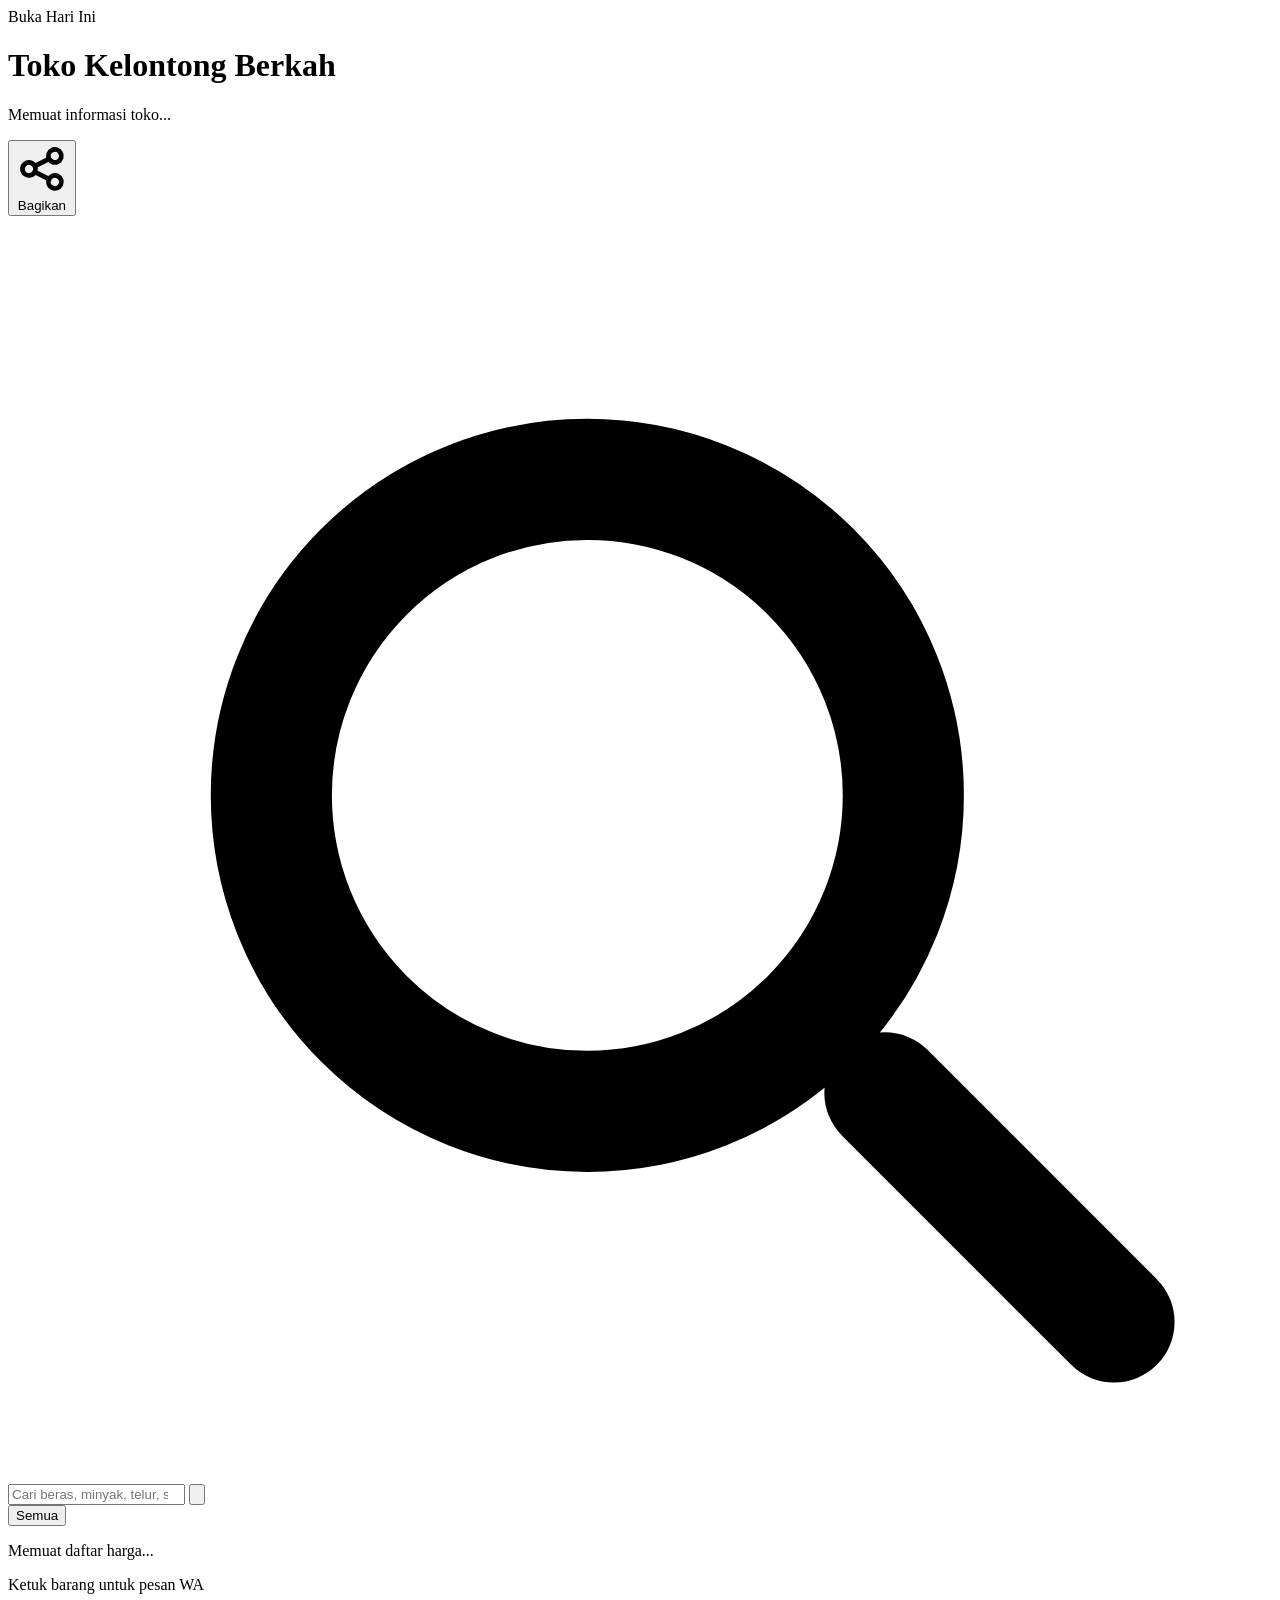
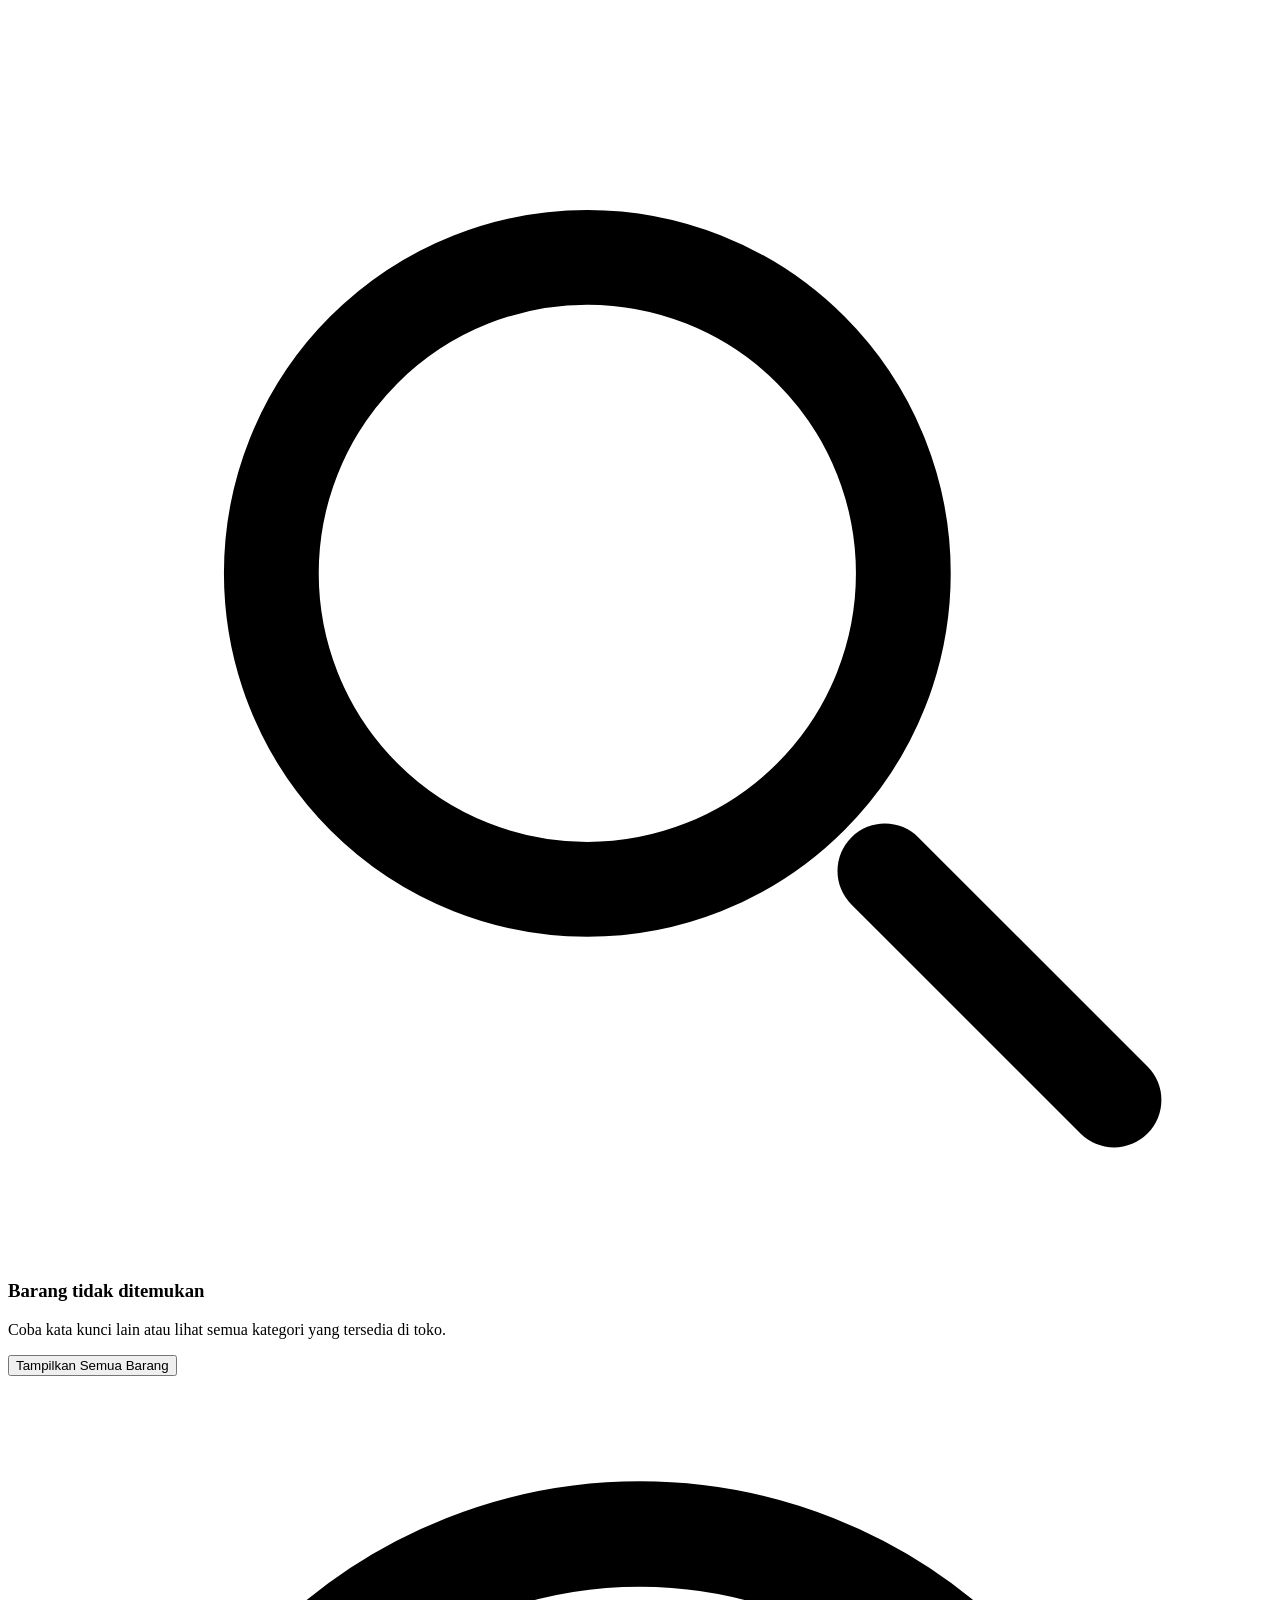
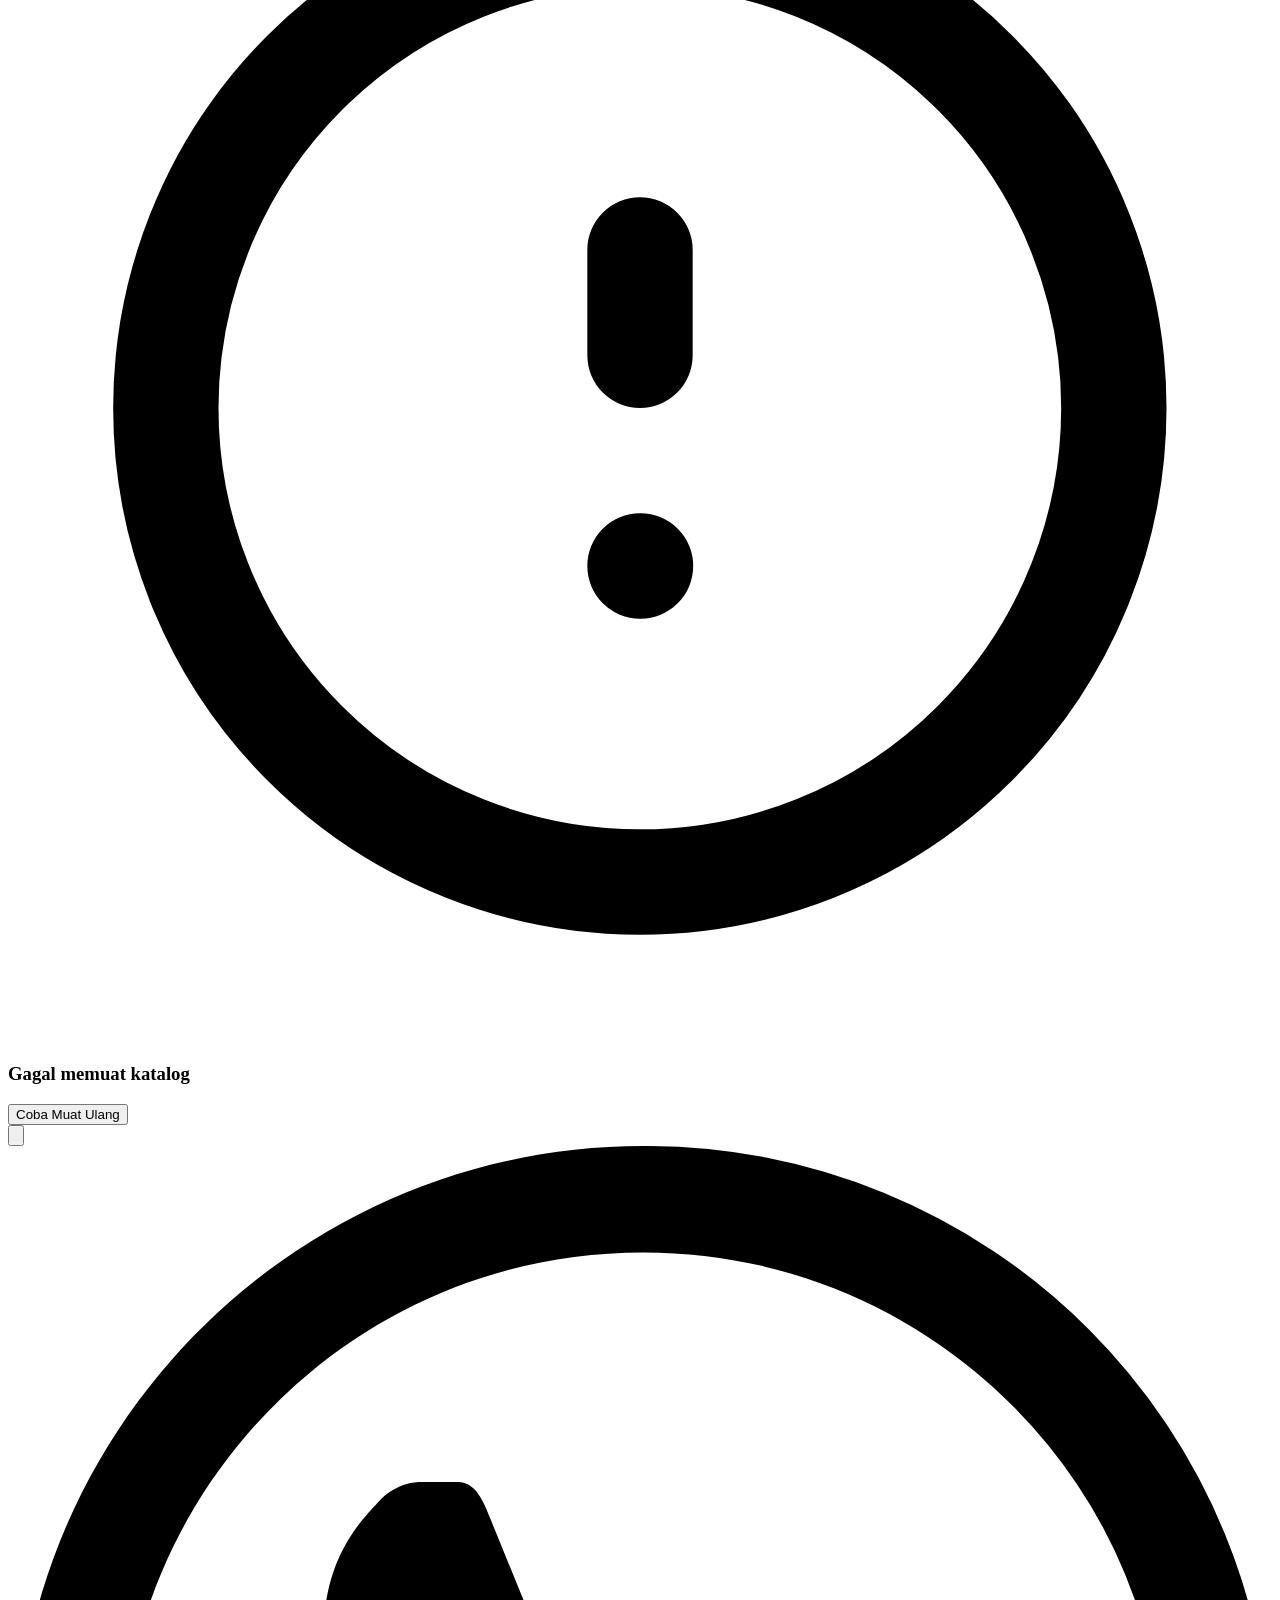
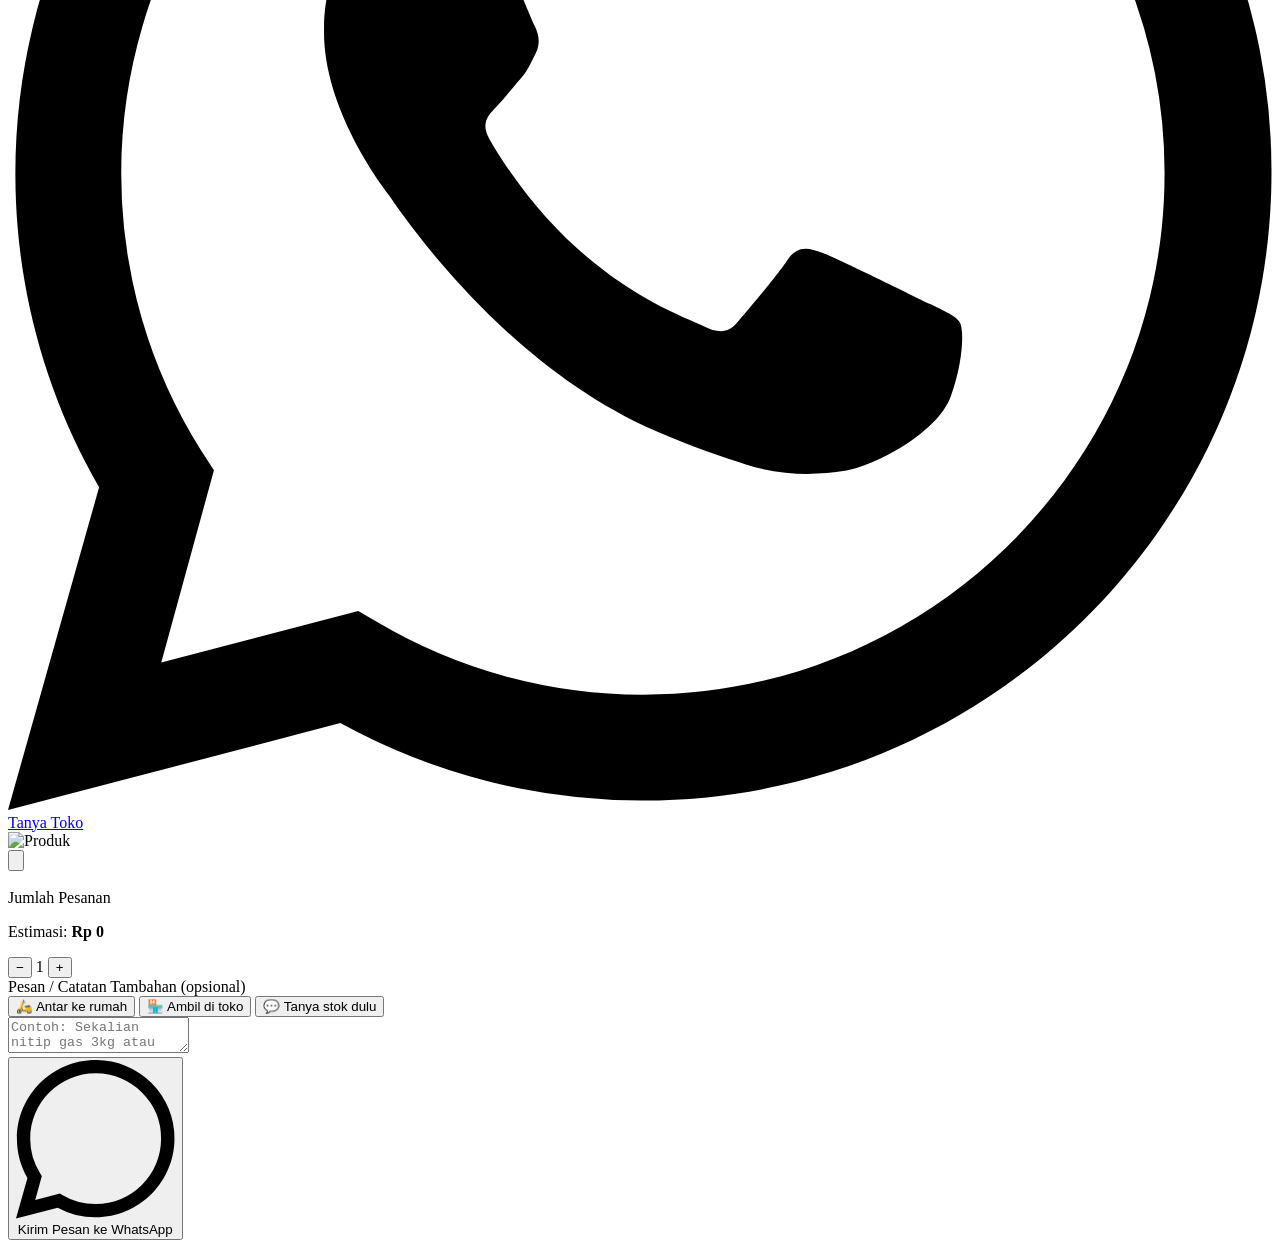
==== index.html @ 5a8354d2 "Add files via upload" ====
<!DOCTYPE html>
<html lang="id">
<head>
  <meta charset="UTF-8" />
  <meta name="viewport" content="width=device-width, initial-scale=1.0, maximum-scale=1.0, user-scalable=no" />
  <meta name="theme-color" content="#143628" />
  <title>Katalog Digital Toko Kelontong</title>

  <!-- Font Modern -->
  <link rel="preconnect" href="https://fonts.googleapis.com" />
  <link rel="preconnect" href="https://fonts.gstatic.com" crossorigin />
  <link href="https://fonts.googleapis.com/css2?family=Plus+Jakarta+Sans:wght@400;500;600;700;800&display=swap" rel="stylesheet" />

  <!-- Tailwind CSS Play CDN -->
  <script src="https://cdn.tailwindcss.com"></script>

  <!-- Custom Styles -->
  <link rel="stylesheet" href="css/style.css" />
</head>
<body class="min-h-screen pb-24 selection:bg-emerald-200 selection:text-emerald-950">

  <!-- HERO HEADER -->
  <header class="bg-[#143628] text-white pt-5 pb-6 px-4 rounded-b-[28px] shadow-md">
    <div class="max-w-5xl mx-auto">
      <div class="flex items-start justify-between gap-3">
        <div class="min-w-0">
          <div class="inline-flex items-center gap-1.5 px-2.5 py-0.5 rounded-full bg-white/15 text-emerald-200 text-[11px] font-semibold mb-2">
            <span class="w-1.5 h-1.5 rounded-full bg-emerald-400 animate-pulse"></span>
            <span id="store-status-badge">Buka Hari Ini</span>
          </div>
          <h1 id="store-name" class="text-xl sm:text-2xl font-extrabold tracking-tight leading-tight">
            Toko Kelontong Berkah
          </h1>
          <p id="store-desc" class="text-xs sm:text-sm text-emerald-100/85 mt-1 leading-relaxed max-w-xl">
            Memuat informasi toko...
          </p>
        </div>

        <!-- Tombol Bagikan Katalog -->
        <button
          id="btn-share"
          type="button"
          class="tactile shrink-0 flex items-center gap-1.5 px-3 py-2 rounded-xl bg-white/15 hover:bg-white/25 text-white text-xs font-semibold border border-white/15"
          aria-label="Bagikan link katalog"
        >
          <svg class="w-4 h-4" fill="none" stroke="currentColor" stroke-width="2.2" viewBox="0 0 24 24">
            <path stroke-linecap="round" stroke-linejoin="round" d="M8.684 13.342C8.886 12.938 9 12.482 9 12c0-.482-.114-.938-.316-1.342m0 2.684a3 3 0 110-2.684m0 2.684l6.632 3.316m-6.632-6l6.632-3.316m0 0a3 3 0 105.367-2.684 3 3 0 00-5.367 2.684zm0 9.316a3 3 0 105.368 2.684 3 3 0 00-5.368-2.684z"/>
          </svg>
          <span class="hidden sm:inline">Bagikan</span>
        </button>
      </div>
    </div>
  </header>

  <!-- STICKY SEARCH & CATEGORY BAR -->
  <div class="sticky top-0 z-30 bg-[#f6f5f1]/95 border-b border-stone-200/80 shadow-[0_2px_10px_rgba(0,0,0,0.03)]">
    <div class="max-w-5xl mx-auto px-4 pt-3 pb-2.5">
      <!-- Live Search Bar -->
      <div class="relative flex items-center">
        <svg class="w-4 h-4 text-stone-400 absolute left-3.5 pointer-events-none" fill="none" stroke="currentColor" stroke-width="2.3" viewBox="0 0 24 24">
          <path stroke-linecap="round" stroke-linejoin="round" d="M21 21l-4.35-4.35M17 11A6 6 0 115 11a6 6 0 0112 0z"/>
        </svg>
        <input
          id="search-input"
          type="search"
          autocomplete="off"
          placeholder="Cari beras, minyak, telur, sabun..."
          class="w-full pl-10 pr-10 py-2.5 rounded-2xl bg-white border border-stone-200/90 text-sm text-stone-800 placeholder:text-stone-400 shadow-sm focus:outline-none focus:ring-2 focus:ring-emerald-700/30 focus:border-emerald-700 transition-all"
        />
        <button
          id="btn-clear-search"
          type="button"
          class="hidden absolute right-2.5 p-1.5 rounded-full text-stone-400 hover:text-stone-700 hover:bg-stone-100"
          aria-label="Hapus pencarian"
        >
          <svg class="w-4 h-4" fill="none" stroke="currentColor" stroke-width="2.5" viewBox="0 0 24 24">
            <path stroke-linecap="round" stroke-linejoin="round" d="M6 18L18 6M6 6l12 12"/>
          </svg>
        </button>
      </div>

      <!-- Swipeable Category Pills -->
      <div id="category-pills" class="flex items-center gap-2 overflow-x-auto no-scrollbar pt-2.5 pb-0.5">
        <button type="button" class="cat-pill active shrink-0 px-3.5 py-1.5 rounded-full text-xs sm:text-sm font-semibold border">
          Semua
        </button>
      </div>
    </div>
  </div>

  <!-- MAIN CATALOG SECTION -->
  <main class="max-w-5xl mx-auto px-4 pt-3.5">
    <div class="flex items-center justify-between mb-3">
      <p id="result-count" class="text-xs font-semibold text-stone-500">Memuat daftar harga...</p>
      <span class="text-[11px] font-medium text-stone-400">Ketuk barang untuk pesan WA</span>
    </div>

    <!-- Responsive 2-col Mobile / 3-4 col Desktop Grid -->
    <section id="product-grid" class="grid grid-cols-2 sm:grid-cols-3 lg:grid-cols-4 gap-3 sm:gap-4"></section>

    <!-- Empty State -->
    <div id="empty-state" class="hidden text-center py-14 px-6 bg-white rounded-3xl border border-stone-200/70 shadow-sm mt-2">
      <div class="w-14 h-14 mx-auto rounded-2xl bg-stone-100 flex items-center justify-center text-stone-400 mb-3">
        <svg class="w-7 h-7" fill="none" stroke="currentColor" stroke-width="1.8" viewBox="0 0 24 24">
          <path stroke-linecap="round" stroke-linejoin="round" d="M21 21l-4.35-4.35M17 11A6 6 0 115 11a6 6 0 0112 0z"/>
        </svg>
      </div>
      <h3 class="text-base font-bold text-stone-800">Barang tidak ditemukan</h3>
      <p class="text-xs sm:text-sm text-stone-500 mt-1 max-w-xs mx-auto">
        Coba kata kunci lain atau lihat semua kategori yang tersedia di toko.
      </p>
      <button
        id="btn-reset-filter"
        type="button"
        class="tactile mt-4 px-4 py-2 rounded-xl bg-[#143628] text-white text-xs font-semibold"
      >
        Tampilkan Semua Barang
      </button>
    </div>

    <!-- Error State -->
    <div id="error-state" class="hidden text-center py-12 px-6 bg-white rounded-3xl border border-red-200 shadow-sm mt-2">
      <div class="w-12 h-12 mx-auto rounded-2xl bg-red-50 flex items-center justify-center text-red-600 mb-3">
        <svg class="w-6 h-6" fill="none" stroke="currentColor" stroke-width="2" viewBox="0 0 24 24">
          <path stroke-linecap="round" stroke-linejoin="round" d="M12 9v2m0 4h.01M12 3a9 9 0 100 18 9 9 0 000-18z"/>
        </svg>
      </div>
      <h3 class="text-base font-bold text-stone-800">Gagal memuat katalog</h3>
      <p id="error-text" class="text-xs text-stone-500 mt-1 max-w-sm mx-auto"></p>
      <button
        id="btn-retry"
        type="button"
        class="tactile mt-4 px-4 py-2 rounded-xl bg-stone-900 text-white text-xs font-semibold"
      >
        Coba Muat Ulang
      </button>
    </div>
  </main>

  <!-- FLOATING ACTION BUTTONS (Scroll Top + Tanya WA Umum) -->
  <div class="fixed bottom-5 right-4 z-30 flex flex-col items-end gap-2.5">
    <button
      id="btn-scroll-top"
      type="button"
      class="hidden-btn tactile w-10 h-10 rounded-full bg-white text-stone-700 border border-stone-200 shadow-lg flex items-center justify-center"
      aria-label="Kembali ke atas"
    >
      <svg class="w-5 h-5" fill="none" stroke="currentColor" stroke-width="2.4" viewBox="0 0 24 24">
        <path stroke-linecap="round" stroke-linejoin="round" d="M5 15l7-7 7 7"/>
      </svg>
    </button>

    <a
      id="btn-float-wa"
      href="#"
      target="_blank"
      rel="noopener noreferrer"
      class="tactile inline-flex items-center gap-2 pl-3.5 pr-4 py-3 rounded-full bg-emerald-600 hover:bg-emerald-700 text-white shadow-[0_8px_24px_rgba(5,150,105,0.38)] font-bold text-xs sm:text-sm"
    >
      <svg class="w-5 h-5 fill-current" viewBox="0 0 24 24">
        <path d="M20.52 3.48A11.86 11.86 0 0012.06 0C5.49 0 .14 5.35.14 11.92c0 2.1.55 4.15 1.59 5.95L0 24l6.31-1.65a11.87 11.87 0 005.75 1.47h.01c6.57 0 11.92-5.35 11.92-11.92a11.84 11.84 0 00-3.47-8.42zm-8.46 18.33h-.01a9.89 9.89 0 01-5.04-1.38l-.36-.21-3.74.98 1-3.65-.24-.37a9.86 9.86 0 01-1.52-5.26c0-5.46 4.44-9.9 9.91-9.9 2.65 0 5.13 1.03 7 2.9a9.84 9.84 0 012.9 7c0 5.46-4.44 9.89-9.9 9.89zm5.43-7.42c-.3-.15-1.76-.87-2.03-.97-.27-.1-.47-.15-.67.15-.2.3-.77.97-.94 1.17-.17.2-.35.22-.65.07-.3-.15-1.26-.46-2.4-1.48-.89-.79-1.49-1.77-1.66-2.07-.17-.3-.02-.46.13-.61.13-.13.3-.35.45-.52.15-.17.2-.3.3-.5.1-.2.05-.37-.02-.52-.08-.15-.67-1.62-.92-2.22-.24-.58-.49-.5-.67-.51h-.57c-.2 0-.52.07-.8.37-.27.3-1.04 1.02-1.04 2.48 0 1.46 1.07 2.88 1.22 3.08.15.2 2.1 3.21 5.09 4.5.71.31 1.27.49 1.7.63.72.23 1.37.2 1.88.12.57-.09 1.76-.72 2.01-1.41.25-.7.25-1.29.17-1.41-.07-.12-.27-.2-.57-.35z"/>
      </svg>
      <span>Tanya Toko</span>
    </a>
  </div>

  <!-- SLIDE-UP BOTTOM SHEET MODAL (CUSTOM PESAN WHATSAPP) -->
  <div
    id="order-sheet"
    class="sheet-backdrop fixed inset-0 z-50 bg-stone-950/55 flex items-end sm:items-center justify-center p-0 sm:p-4"
    role="dialog"
    aria-modal="true"
  >
    <div class="sheet-panel w-full sm:max-w-md bg-white rounded-t-[28px] sm:rounded-3xl shadow-2xl overflow-hidden max-h-[92vh] flex flex-col">
      <!-- Handle Bar (Mobile) -->
      <div class="pt-3 pb-1 flex justify-center sm:hidden">
        <div class="w-11 h-1.5 rounded-full bg-stone-200"></div>
      </div>

      <div class="p-5 overflow-y-auto">
        <!-- Ringkasan Produk -->
        <div class="flex items-start gap-3.5 pb-4 border-b border-stone-100">
          <img
            id="sheet-img"
            src=""
            alt="Produk"
            class="w-20 h-20 rounded-2xl object-cover bg-stone-100 shrink-0 border border-stone-200/70"
          />
          <div class="min-w-0 flex-1">
            <div class="flex items-start justify-between gap-2">
              <span id="sheet-category" class="text-[10px] font-bold uppercase tracking-wider text-amber-700"></span>
              <button
                id="btn-close-sheet"
                type="button"
                class="tactile p-1.5 -mt-1 -mr-1 rounded-full bg-stone-100 text-stone-500 hover:text-stone-800"
                aria-label="Tutup"
              >
                <svg class="w-4 h-4" fill="none" stroke="currentColor" stroke-width="2.5" viewBox="0 0 24 24">
                  <path stroke-linecap="round" stroke-linejoin="round" d="M6 18L18 6M6 6l12 12"/>
                </svg>
              </button>
            </div>
            <h3 id="sheet-name" class="text-base font-extrabold text-stone-900 leading-snug mt-0.5"></h3>
            <p class="mt-1 flex items-baseline gap-1">
              <span id="sheet-price" class="text-lg font-extrabold text-[#143628]"></span>
              <span id="sheet-unit" class="text-xs font-medium text-stone-500"></span>
            </p>
          </div>
        </div>

        <!-- Pengatur Jumlah (Stepper) -->
        <div class="py-4 flex items-center justify-between border-b border-stone-100">
          <div>
            <p class="text-xs font-bold text-stone-700">Jumlah Pesanan</p>
            <p class="text-[11px] text-stone-400">Estimasi: <strong id="sheet-subtotal" class="text-stone-800">Rp 0</strong></p>
          </div>

          <div class="inline-flex items-center gap-1 bg-stone-100 p-1 rounded-2xl border border-stone-200/80">
            <button
              id="qty-minus"
              type="button"
              class="tactile w-9 h-9 rounded-xl bg-white text-stone-800 font-bold text-lg shadow-sm flex items-center justify-center disabled:opacity-40"
              aria-label="Kurangi jumlah"
            >−</button>
            <span id="qty-value" class="w-10 text-center text-sm font-extrabold text-stone-900">1</span>
            <button
              id="qty-plus"
              type="button"
              class="tactile w-9 h-9 rounded-xl bg-[#143628] text-white font-bold text-lg shadow-sm flex items-center justify-center"
              aria-label="Tambah jumlah"
            >+</button>
          </div>
        </div>

        <!-- Catatan Cepat & Input Bebas -->
        <div class="pt-4">
          <label for="order-note" class="block text-xs font-bold text-stone-700 mb-2">
            Pesan / Catatan Tambahan <span class="font-normal text-stone-400">(opsional)</span>
          </label>

          <div class="flex flex-wrap gap-1.5 mb-2.5">
            <button type="button" data-note="Antar ke rumah" class="quick-chip tactile px-3 py-1.5 rounded-full text-xs font-semibold bg-stone-100 text-stone-600 border border-stone-200">
              🛵 Antar ke rumah
            </button>
            <button type="button" data-note="Ambil sendiri di toko" class="quick-chip tactile px-3 py-1.5 rounded-full text-xs font-semibold bg-stone-100 text-stone-600 border border-stone-200">
              🏪 Ambil di toko
            </button>
            <button type="button" data-note="Tanya stok dulu" class="quick-chip tactile px-3 py-1.5 rounded-full text-xs font-semibold bg-stone-100 text-stone-600 border border-stone-200">
              💬 Tanya stok dulu
            </button>
          </div>

          <textarea
            id="order-note"
            rows="2"
            placeholder="Contoh: Sekalian nitip gas 3kg atau kirim ke rumah blok B..."
            class="w-full px-3.5 py-2.5 rounded-2xl bg-stone-50 border border-stone-200 text-sm text-stone-800 placeholder:text-stone-400 focus:outline-none focus:bg-white focus:ring-2 focus:ring-emerald-700/25 focus:border-emerald-700 resize-none"
          ></textarea>
        </div>

        <!-- Tombol Kirim ke WhatsApp -->
        <button
          id="btn-send-wa"
          type="button"
          class="tactile mt-4 w-full py-3.5 px-4 rounded-2xl bg-emerald-600 hover:bg-emerald-700 text-white font-bold text-sm shadow-lg shadow-emerald-600/25 flex items-center justify-center gap-2"
        >
          <svg class="w-5 h-5 fill-current" viewBox="0 0 24 24">
            <path d="M20.52 3.48A11.86 11.86 0 0012.06 0C5.49 0 .14 5.35.14 11.92c0 2.1.55 4.15 1.59 5.95L0 24l6.31-1.65a11.87 11.87 0 005.75 1.47h.01c6.57 0 11.92-5.35 11.92-11.92a11.84 11.84 0 00-3.47-8.42zm-8.46 18.33h-.01a9.89 9.89 0 01-5.04-1.38l-.36-.21-3.74.98 1-3.65-.24-.37a9.86 9.86 0 01-1.52-5.26c0-5.46 4.44-9.9 9.91-9.9 2.65 0 5.13 1.03 7 2.9a9.84 9.84 0 012.9 7c0 5.46-4.44 9.89-9.9 9.89z"/>
          </svg>
          <span>Kirim Pesan ke WhatsApp</span>
        </button>
      </div>
    </div>
  </div>

  <!-- Supabase JS SDK v2 CDN -->
  <script src="https://cdn.jsdelivr.net/npm/@supabase/supabase-js@2"></script>
  <!-- Modular App Scripts -->
  <script src="js/config.js"></script>
  <script src="js/utils.js"></script>
  <script src="js/katalog.js"></script>
</body>
</html>
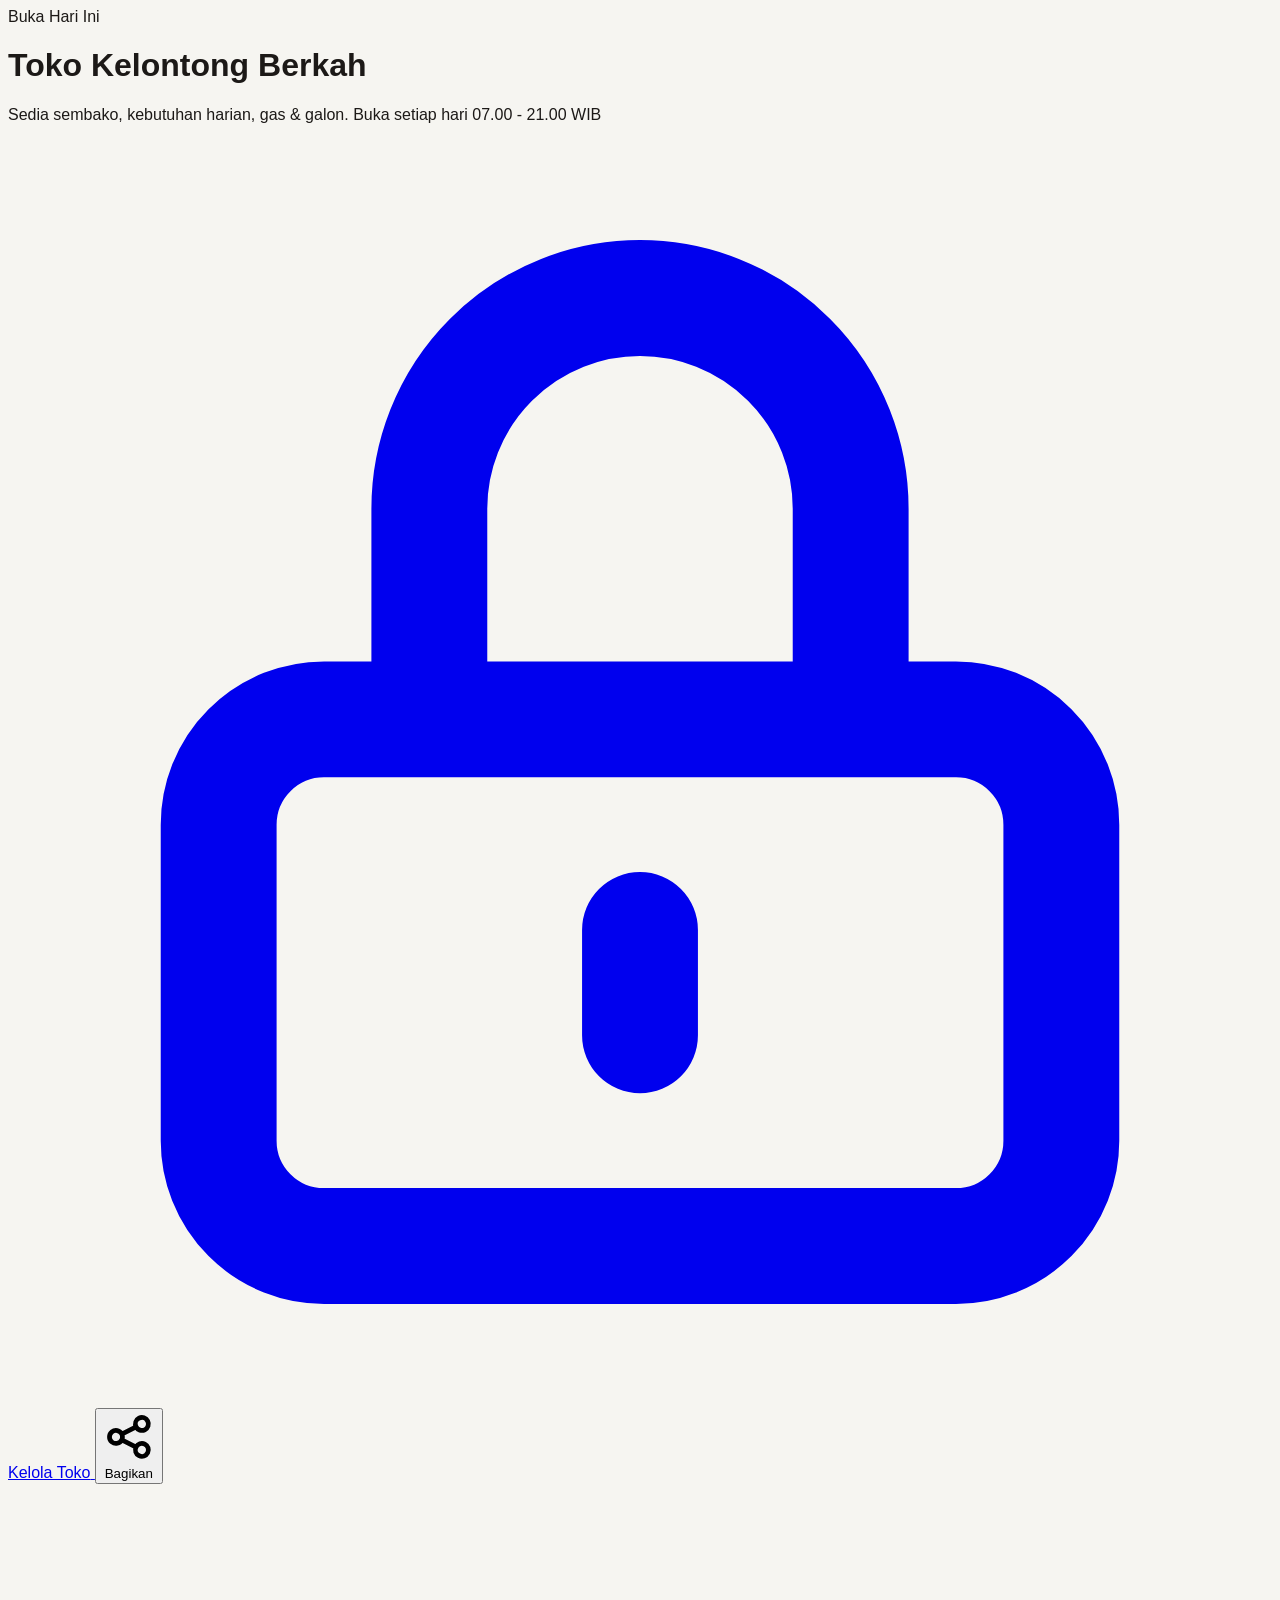
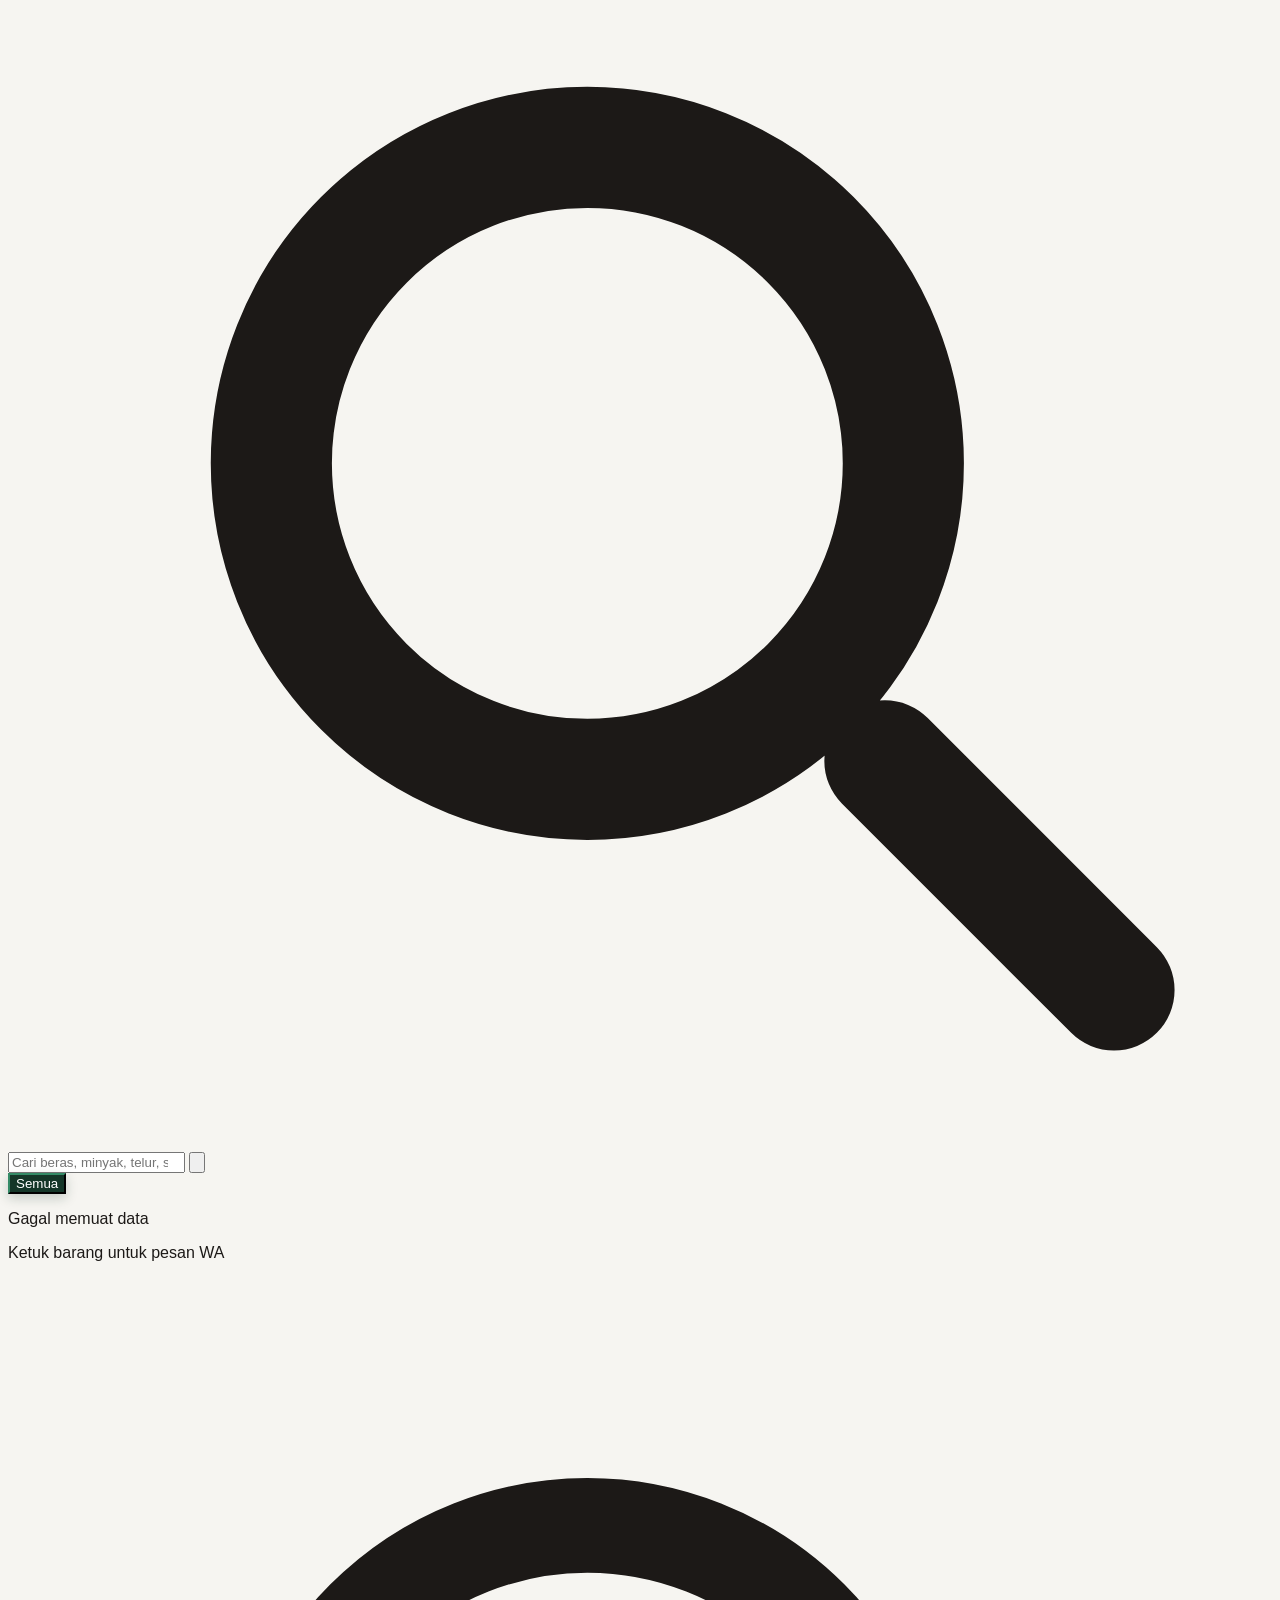
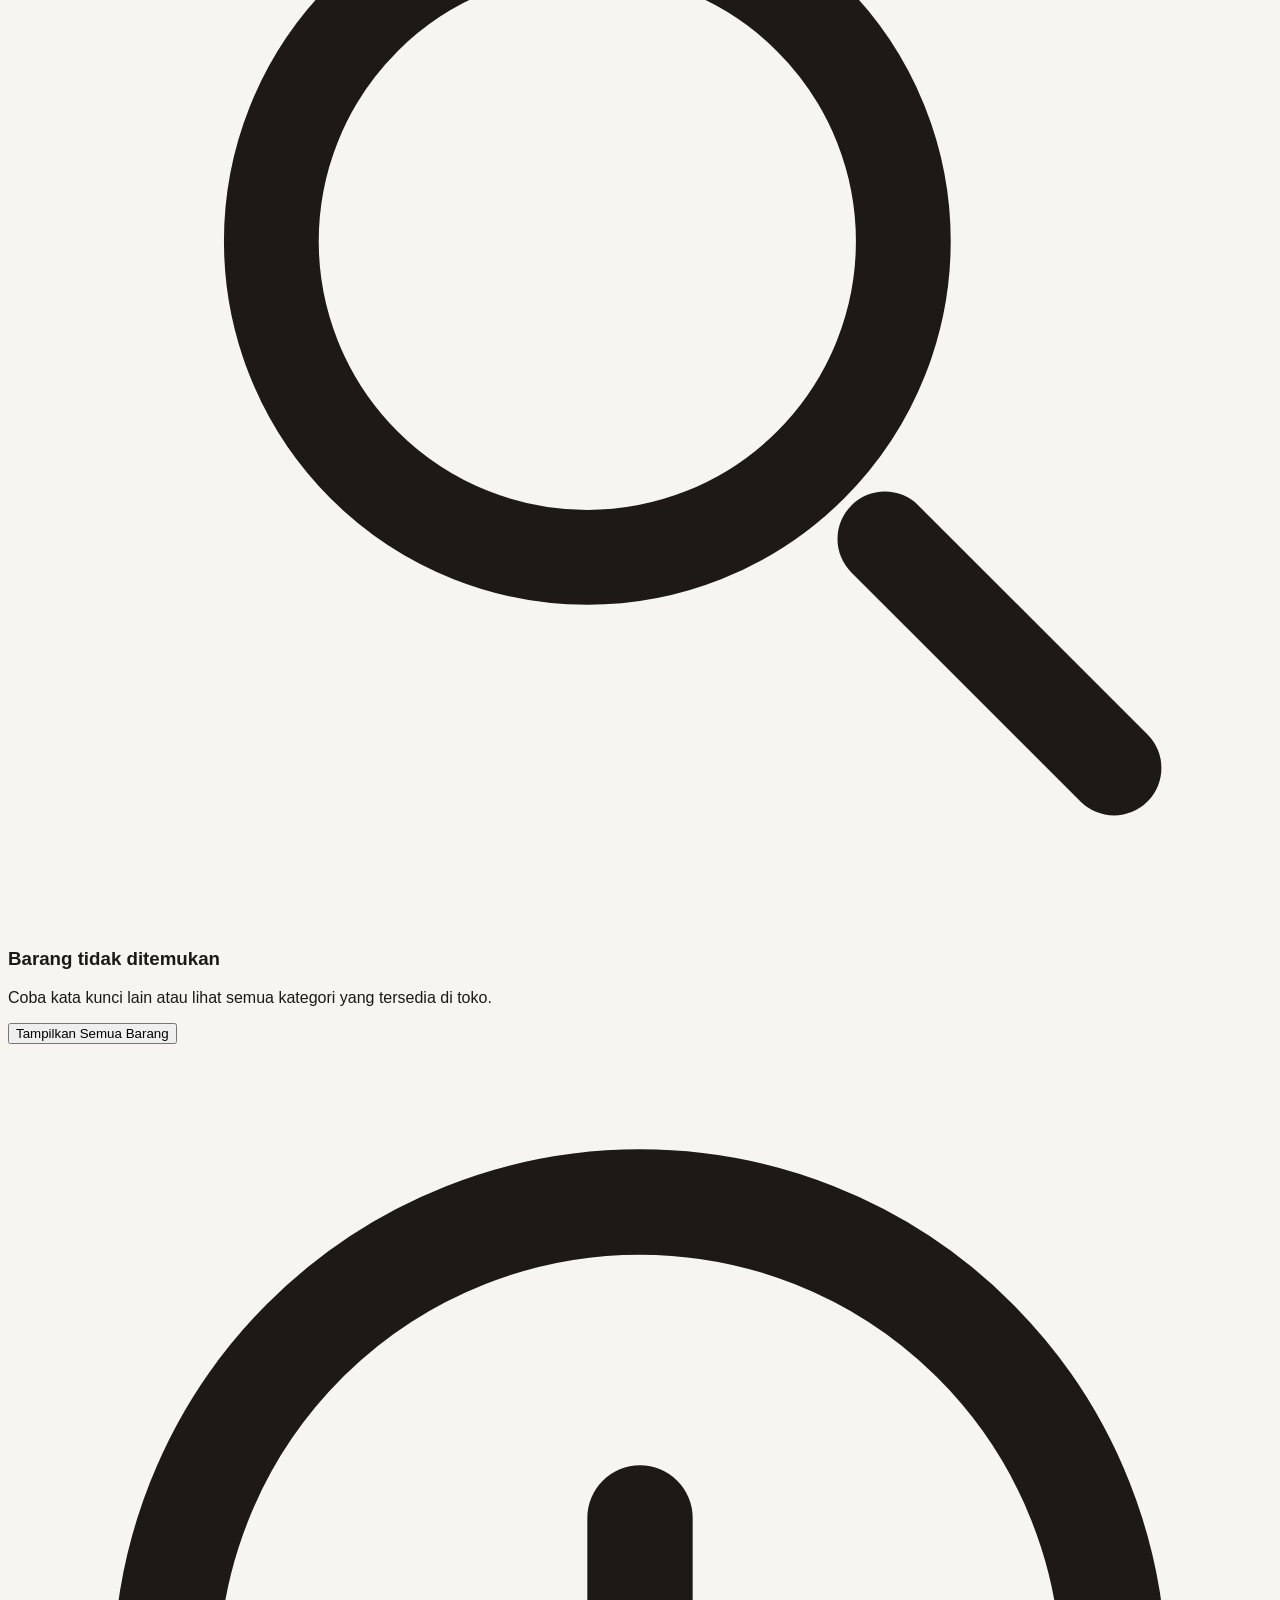
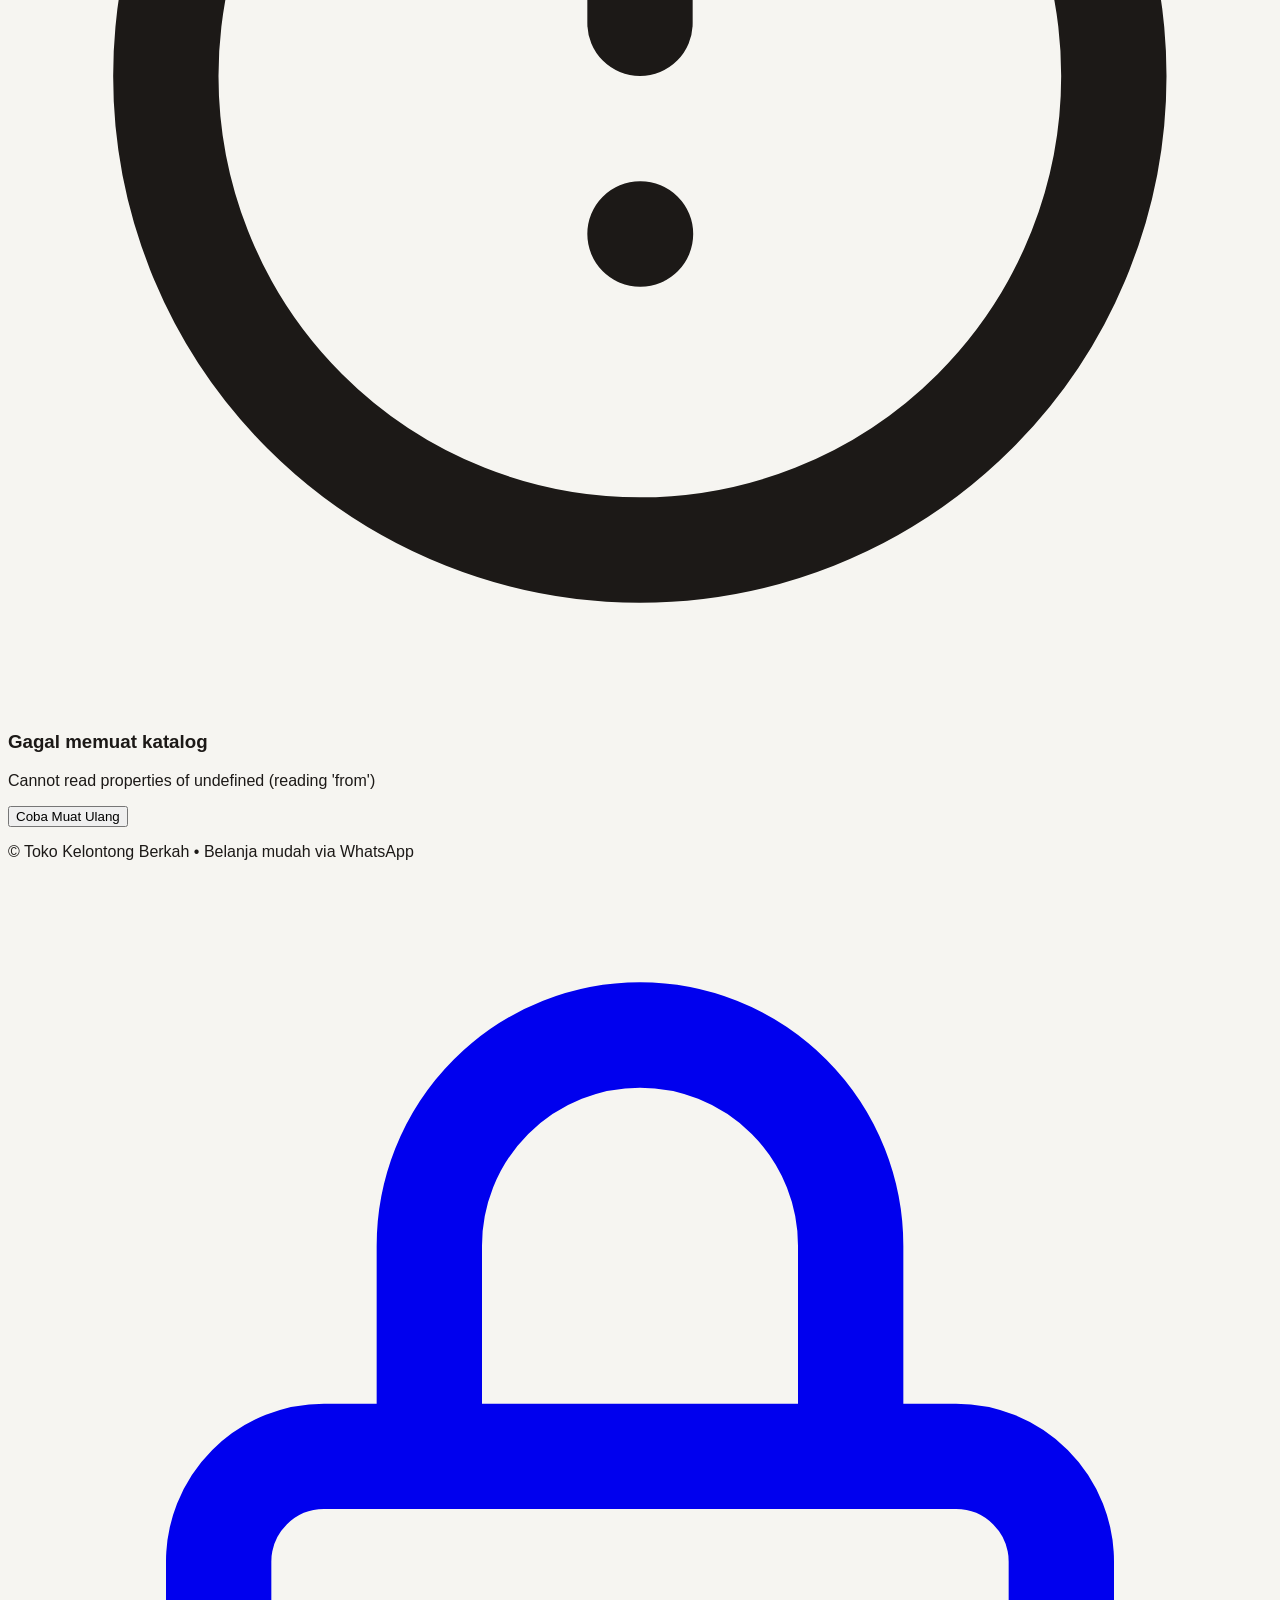
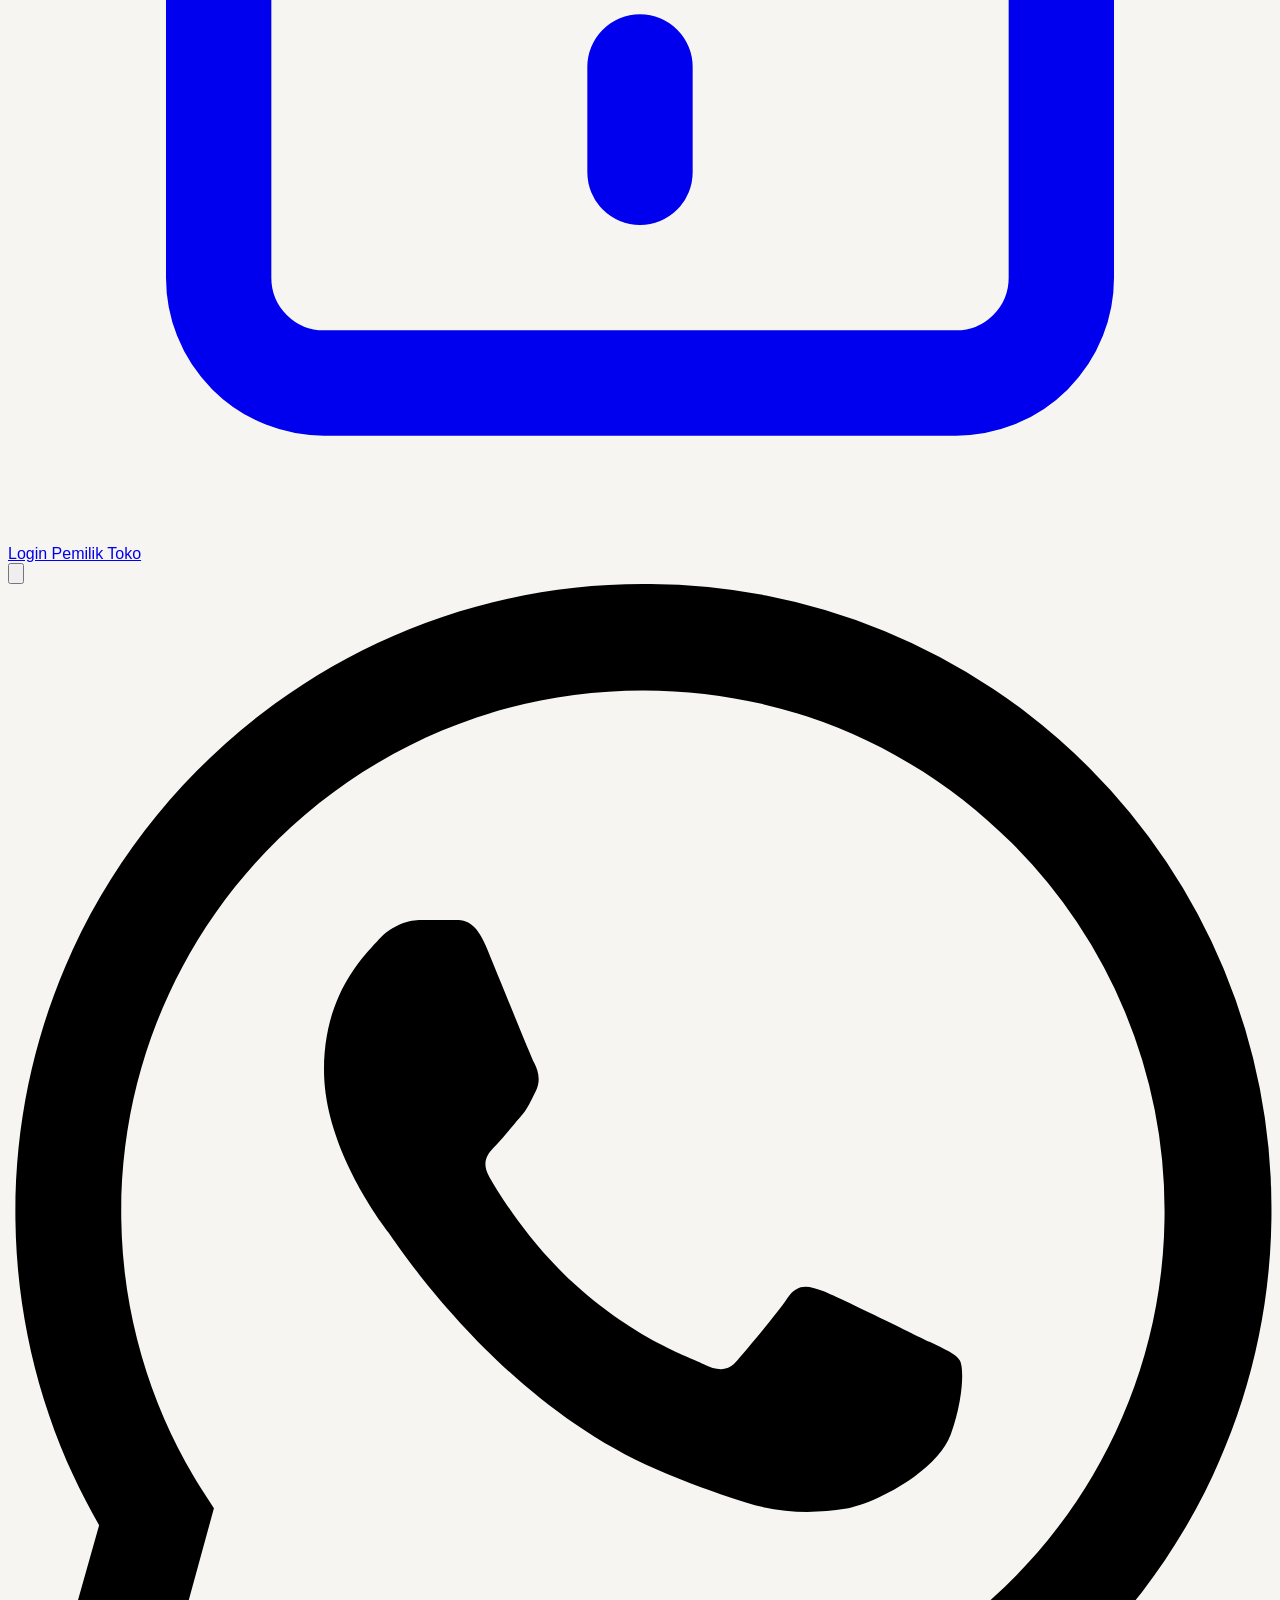
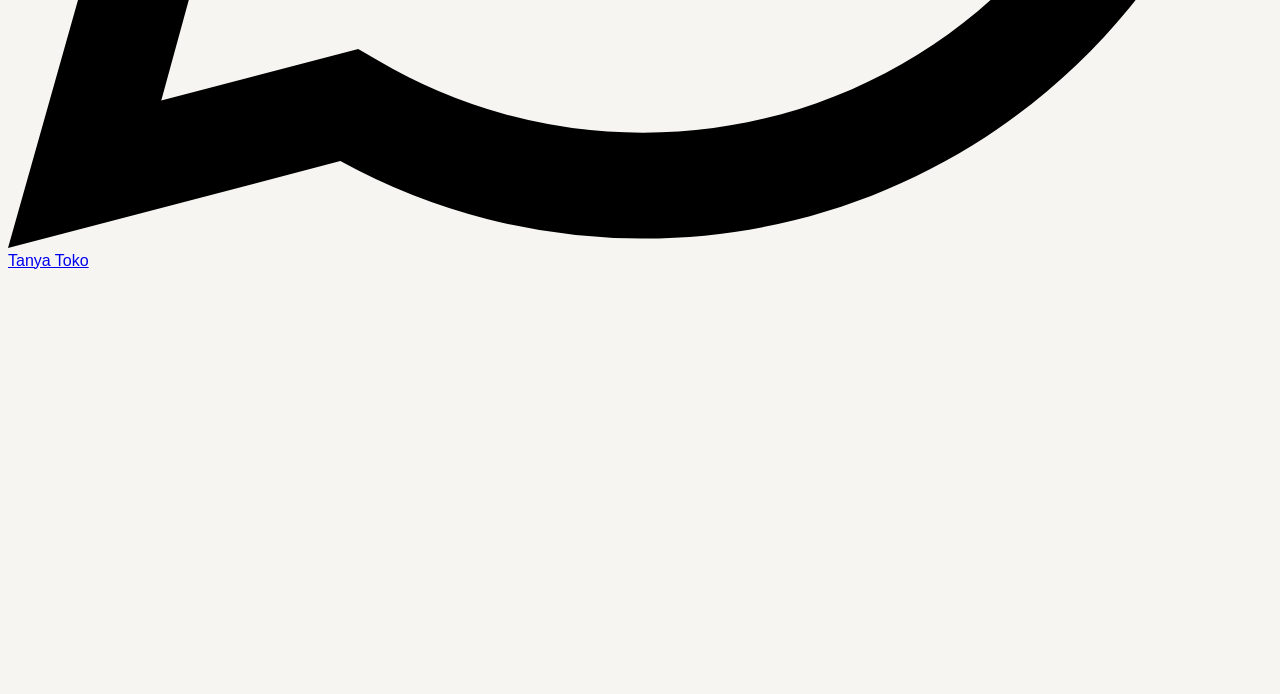
==== commit 4b139e99: "feat: tambahkan tombol navigasi kelola toko admin di header dan footer" ====
--- a/index.html
+++ b/index.html
@@ -36,18 +36,33 @@
           </p>
         </div>
 
-        <!-- Tombol Bagikan Katalog -->
-        <button
-          id="btn-share"
-          type="button"
-          class="tactile shrink-0 flex items-center gap-1.5 px-3 py-2 rounded-xl bg-white/15 hover:bg-white/25 text-white text-xs font-semibold border border-white/15"
-          aria-label="Bagikan link katalog"
-        >
-          <svg class="w-4 h-4" fill="none" stroke="currentColor" stroke-width="2.2" viewBox="0 0 24 24">
-            <path stroke-linecap="round" stroke-linejoin="round" d="M8.684 13.342C8.886 12.938 9 12.482 9 12c0-.482-.114-.938-.316-1.342m0 2.684a3 3 0 110-2.684m0 2.684l6.632 3.316m-6.632-6l6.632-3.316m0 0a3 3 0 105.367-2.684 3 3 0 00-5.367 2.684zm0 9.316a3 3 0 105.368 2.684 3 3 0 00-5.368-2.684z"/>
-          </svg>
-          <span class="hidden sm:inline">Bagikan</span>
-        </button>
+        <!-- Action Buttons -->
+        <div class="flex items-center gap-2">
+          <!-- Tombol Akses Admin Toko -->
+          <a
+            href="admin.html"
+            class="tactile shrink-0 flex items-center gap-1.5 px-3 py-2 rounded-xl bg-amber-400 hover:bg-amber-300 text-stone-900 text-xs font-bold shadow-sm"
+            title="Kelola Toko (Admin)"
+          >
+            <svg class="w-4 h-4" fill="none" stroke="currentColor" stroke-width="2.2" viewBox="0 0 24 24">
+              <path stroke-linecap="round" stroke-linejoin="round" d="M12 15v2m-6 4h12a2 2 0 002-2v-6a2 2 0 00-2-2H6a2 2 0 00-2 2v6a2 2 0 002 2zm10-10V7a4 4 0 00-8 0v4h8z"/>
+            </svg>
+            <span class="hidden sm:inline">Kelola Toko</span>
+          </a>
+
+          <!-- Tombol Bagikan Katalog -->
+          <button
+            id="btn-share"
+            type="button"
+            class="tactile shrink-0 flex items-center gap-1.5 px-3 py-2 rounded-xl bg-white/15 hover:bg-white/25 text-white text-xs font-semibold border border-white/15"
+            aria-label="Bagikan link katalog"
+          >
+            <svg class="w-4 h-4" fill="none" stroke="currentColor" stroke-width="2.2" viewBox="0 0 24 24">
+              <path stroke-linecap="round" stroke-linejoin="round" d="M8.684 13.342C8.886 12.938 9 12.482 9 12c0-.482-.114-.938-.316-1.342m0 2.684a3 3 0 110-2.684m0 2.684l6.632 3.316m-6.632-6l6.632-3.316m0 0a3 3 0 105.367-2.684 3 3 0 00-5.367 2.684zm0 9.316a3 3 0 105.368 2.684 3 3 0 00-5.368-2.684z"/>
+            </svg>
+            <span class="hidden sm:inline">Bagikan</span>
+          </button>
+        </div>
       </div>
     </div>
   </header>
@@ -136,6 +151,17 @@
       </button>
     </div>
   </main>
+
+  <!-- FOOTER -->
+  <footer class="mt-10 py-6 text-center text-xs text-stone-500 border-t border-stone-200/70 max-w-5xl mx-auto px-4 flex flex-col sm:flex-row items-center justify-between gap-3">
+    <p>&copy; <span id="footer-store-name">Toko Kelontong Berkah</span> &bull; Belanja mudah via WhatsApp</p>
+    <a href="admin.html" class="inline-flex items-center gap-1.5 text-emerald-800 font-semibold hover:underline">
+      <svg class="w-3.5 h-3.5" fill="none" stroke="currentColor" stroke-width="2" viewBox="0 0 24 24">
+        <path stroke-linecap="round" stroke-linejoin="round" d="M12 15v2m-6 4h12a2 2 0 002-2v-6a2 2 0 00-2-2H6a2 2 0 00-2 2v6a2 2 0 002 2zm10-10V7a4 4 0 00-8 0v4h8z"/>
+      </svg>
+      Login Pemilik Toko
+    </a>
+  </footer>
 
   <!-- FLOATING ACTION BUTTONS (Scroll Top + Tanya WA Umum) -->
   <div class="fixed bottom-5 right-4 z-30 flex flex-col items-end gap-2.5">
--- a/css/style.css
+++ b/css/style.css
@@ -0,0 +1,159 @@
+/* =========================================================
+   Katalog Digital Toko Kelontong - Custom Styles & Animations
+   Lightweight, GPU-friendly, Mobile-First Tactile UX
+   ========================================================= */
+
+:root {
+  --ease-spring: cubic-bezier(0.32, 0.72, 0, 1);
+  --ease-out-smooth: cubic-bezier(0.16, 1, 0.3, 1);
+}
+
+html {
+  scroll-behavior: smooth;
+  -webkit-tap-highlight-color: transparent;
+}
+
+body {
+  font-family: 'Plus Jakarta Sans', -apple-system, BlinkMacSystemFont, 'Segoe UI', Roboto, sans-serif;
+  background-color: #f6f5f1;
+  color: #1c1917;
+  overscroll-behavior-y: none;
+}
+
+/* Hide scrollbars cleanly for horizontal pill sliders */
+.no-scrollbar::-webkit-scrollbar {
+  display: none;
+}
+.no-scrollbar {
+  -ms-overflow-style: none;
+  scrollbar-width: none;
+}
+
+/* Tactile Press Feedback */
+.tactile {
+  transition: transform 150ms var(--ease-out-smooth), box-shadow 180ms ease, background-color 180ms ease, border-color 180ms ease;
+}
+.tactile:active {
+  transform: scale(0.96);
+}
+
+/* Product Card Staggered Entrance */
+@keyframes cardFadeUp {
+  from {
+    opacity: 0;
+    transform: translateY(10px) scale(0.98);
+  }
+  to {
+    opacity: 1;
+    transform: translateY(0) scale(1);
+  }
+}
+
+.product-card {
+  animation: cardFadeUp 320ms var(--ease-out-smooth) backwards;
+  will-change: transform, opacity;
+}
+
+/* Skeleton Shimmer (lightweight CSS) */
+@keyframes shimmer {
+  0% { background-position: -200% 0; }
+  100% { background-position: 200% 0; }
+}
+
+.skeleton {
+  background: linear-gradient(90deg, #eceae4 25%, #f5f4f0 50%, #eceae4 75%);
+  background-size: 200% 100%;
+  animation: shimmer 1.4s infinite linear;
+}
+
+/* Slide-Up Bottom Sheet Modal */
+.sheet-backdrop {
+  opacity: 0;
+  pointer-events: none;
+  transition: opacity 240ms ease;
+}
+.sheet-backdrop.is-open {
+  opacity: 1;
+  pointer-events: auto;
+}
+
+.sheet-panel {
+  transform: translateY(100%);
+  transition: transform 340ms var(--ease-spring);
+  will-change: transform;
+}
+.sheet-backdrop.is-open .sheet-panel {
+  transform: translateY(0);
+}
+
+@media (min-width: 640px) {
+  .sheet-panel {
+    transform: translateY(24px) scale(0.96);
+    opacity: 0;
+    transition: transform 280ms var(--ease-spring), opacity 220ms ease;
+  }
+  .sheet-backdrop.is-open .sheet-panel {
+    transform: translateY(0) scale(1);
+    opacity: 1;
+  }
+}
+
+/* Toast Notification */
+.toast-item {
+  animation: toastSlideIn 280ms var(--ease-spring) forwards;
+}
+
+@keyframes toastSlideIn {
+  from {
+    opacity: 0;
+    transform: translate(-50%, 16px) scale(0.95);
+  }
+  to {
+    opacity: 1;
+    transform: translate(-50%, 0) scale(1);
+  }
+}
+
+/* Line Clamp helper */
+.line-clamp-2 {
+  display: -webkit-box;
+  -webkit-line-clamp: 2;
+  -webkit-box-orient: vertical;
+  overflow: hidden;
+}
+
+/* Category Pill Active State */
+.cat-pill {
+  transition: all 200ms var(--ease-out-smooth);
+}
+.cat-pill.active {
+  background-color: #143628;
+  color: #ffffff;
+  border-color: #143628;
+  box-shadow: 0 4px 12px rgba(20, 54, 40, 0.22);
+}
+
+/* Quick Note Chip */
+.quick-chip.selected {
+  background-color: #ecfdf5;
+  color: #065f46;
+  border-color: #10b981;
+}
+
+/* Floating Scroll-to-Top visibility */
+#btn-scroll-top {
+  transition: opacity 220ms ease, transform 220ms var(--ease-spring);
+}
+#btn-scroll-top.hidden-btn {
+  opacity: 0;
+  pointer-events: none;
+  transform: translateY(12px) scale(0.9);
+}
+
+/* Toggle Switch for Admin */
+.status-toggle {
+  transition: background-color 200ms ease;
+}
+.status-toggle-dot {
+  transition: transform 220ms var(--ease-spring);
+}
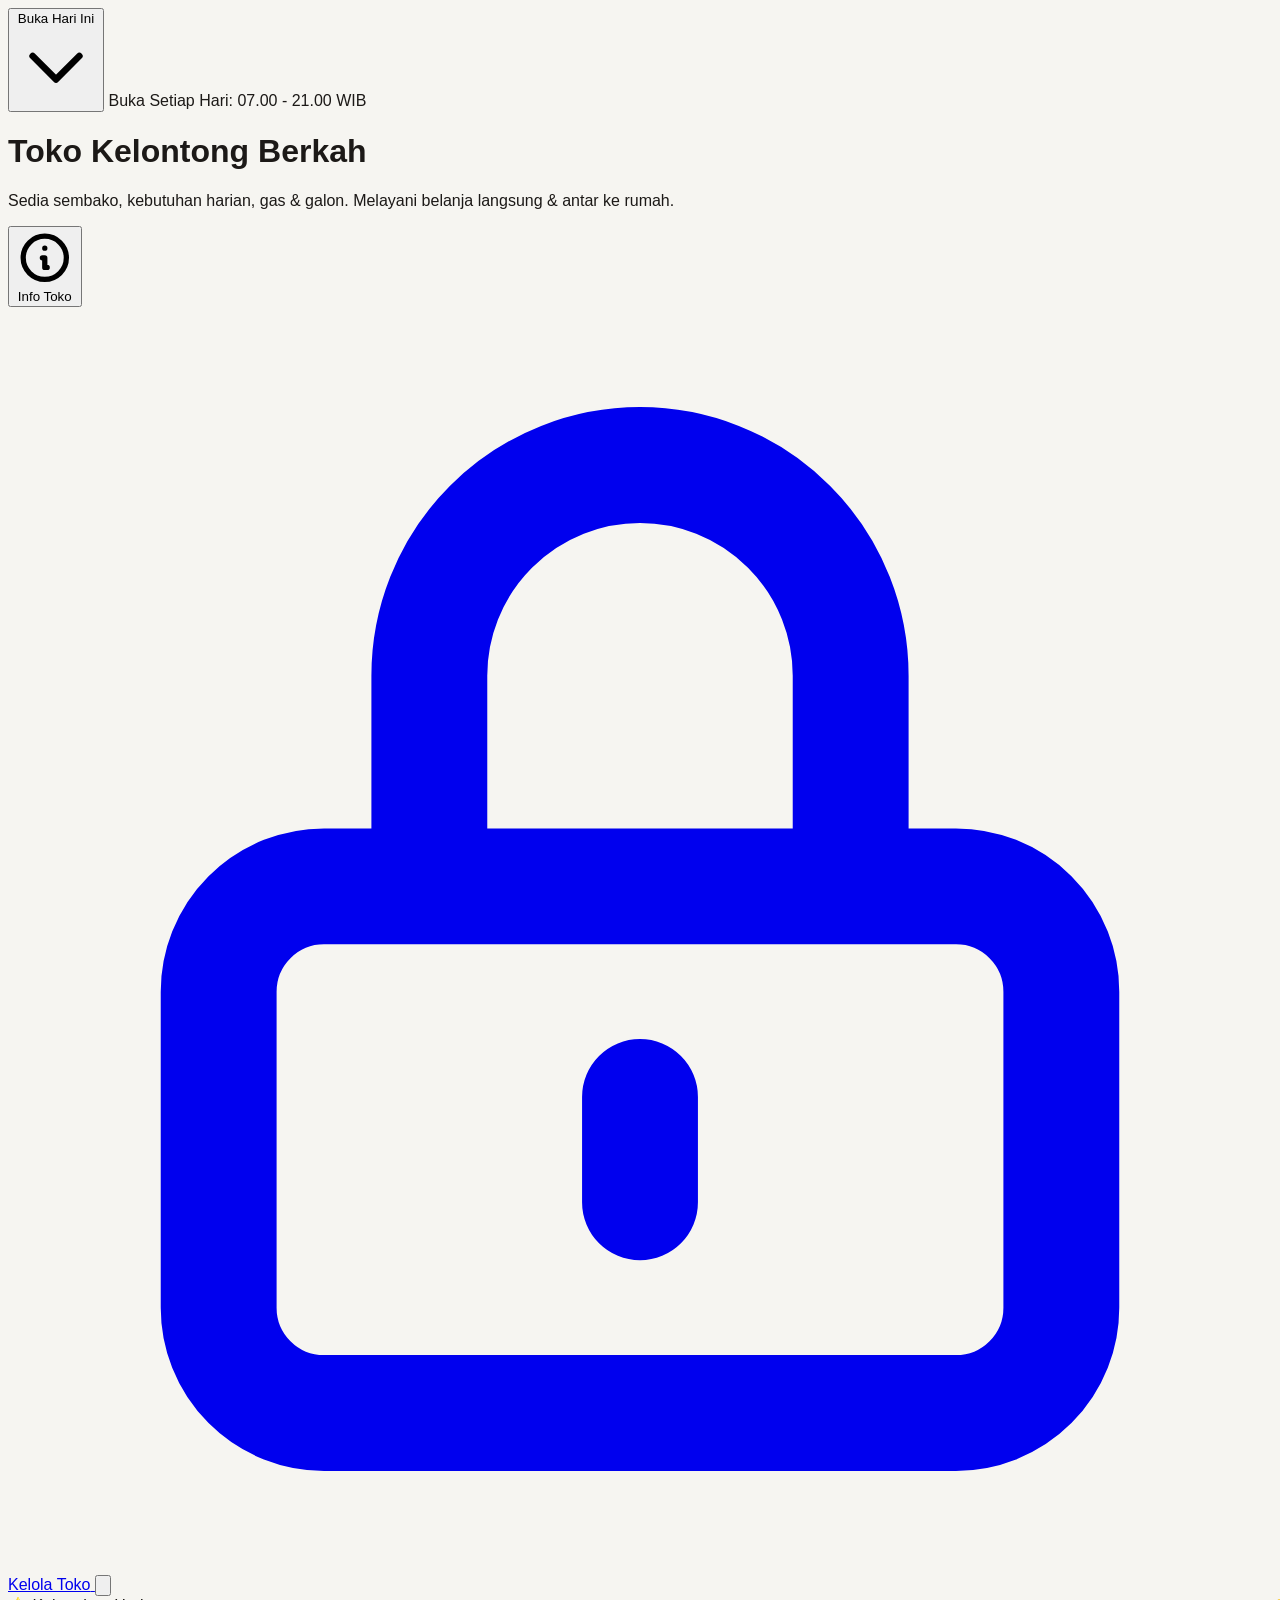
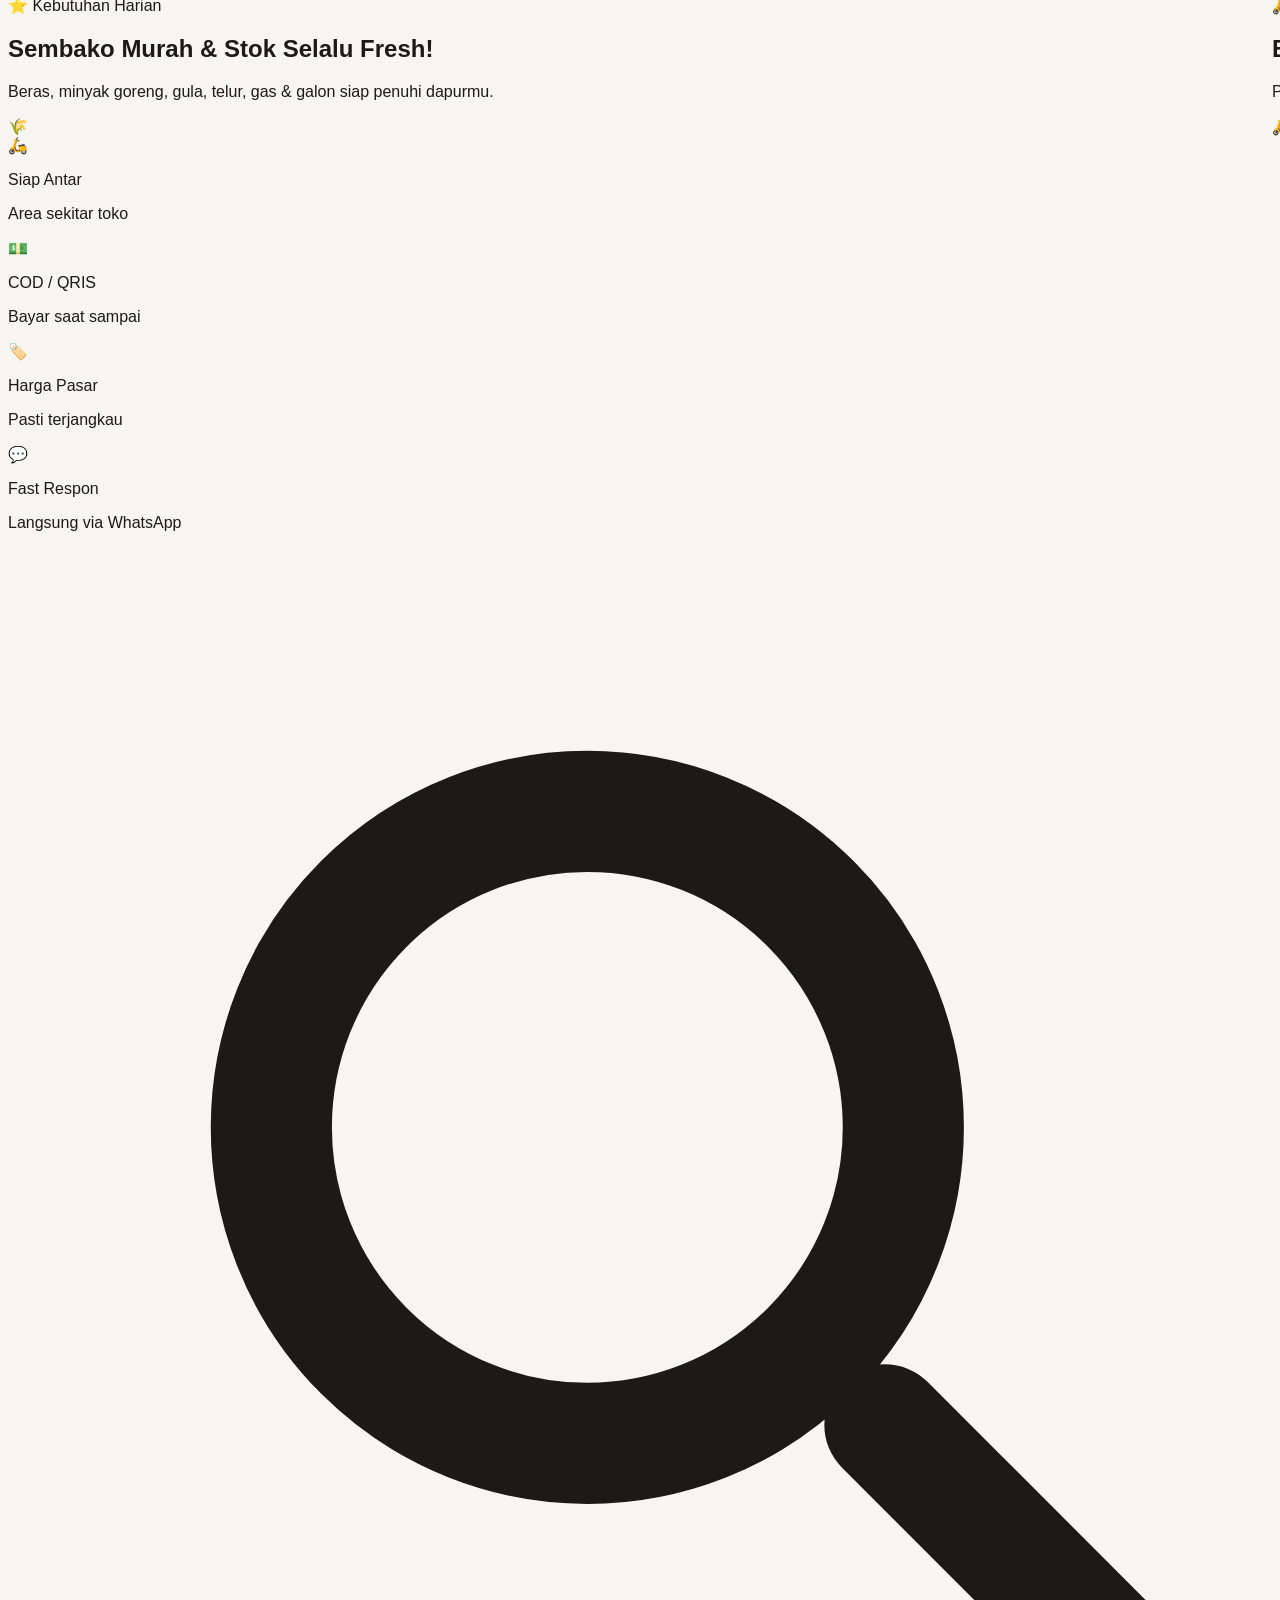
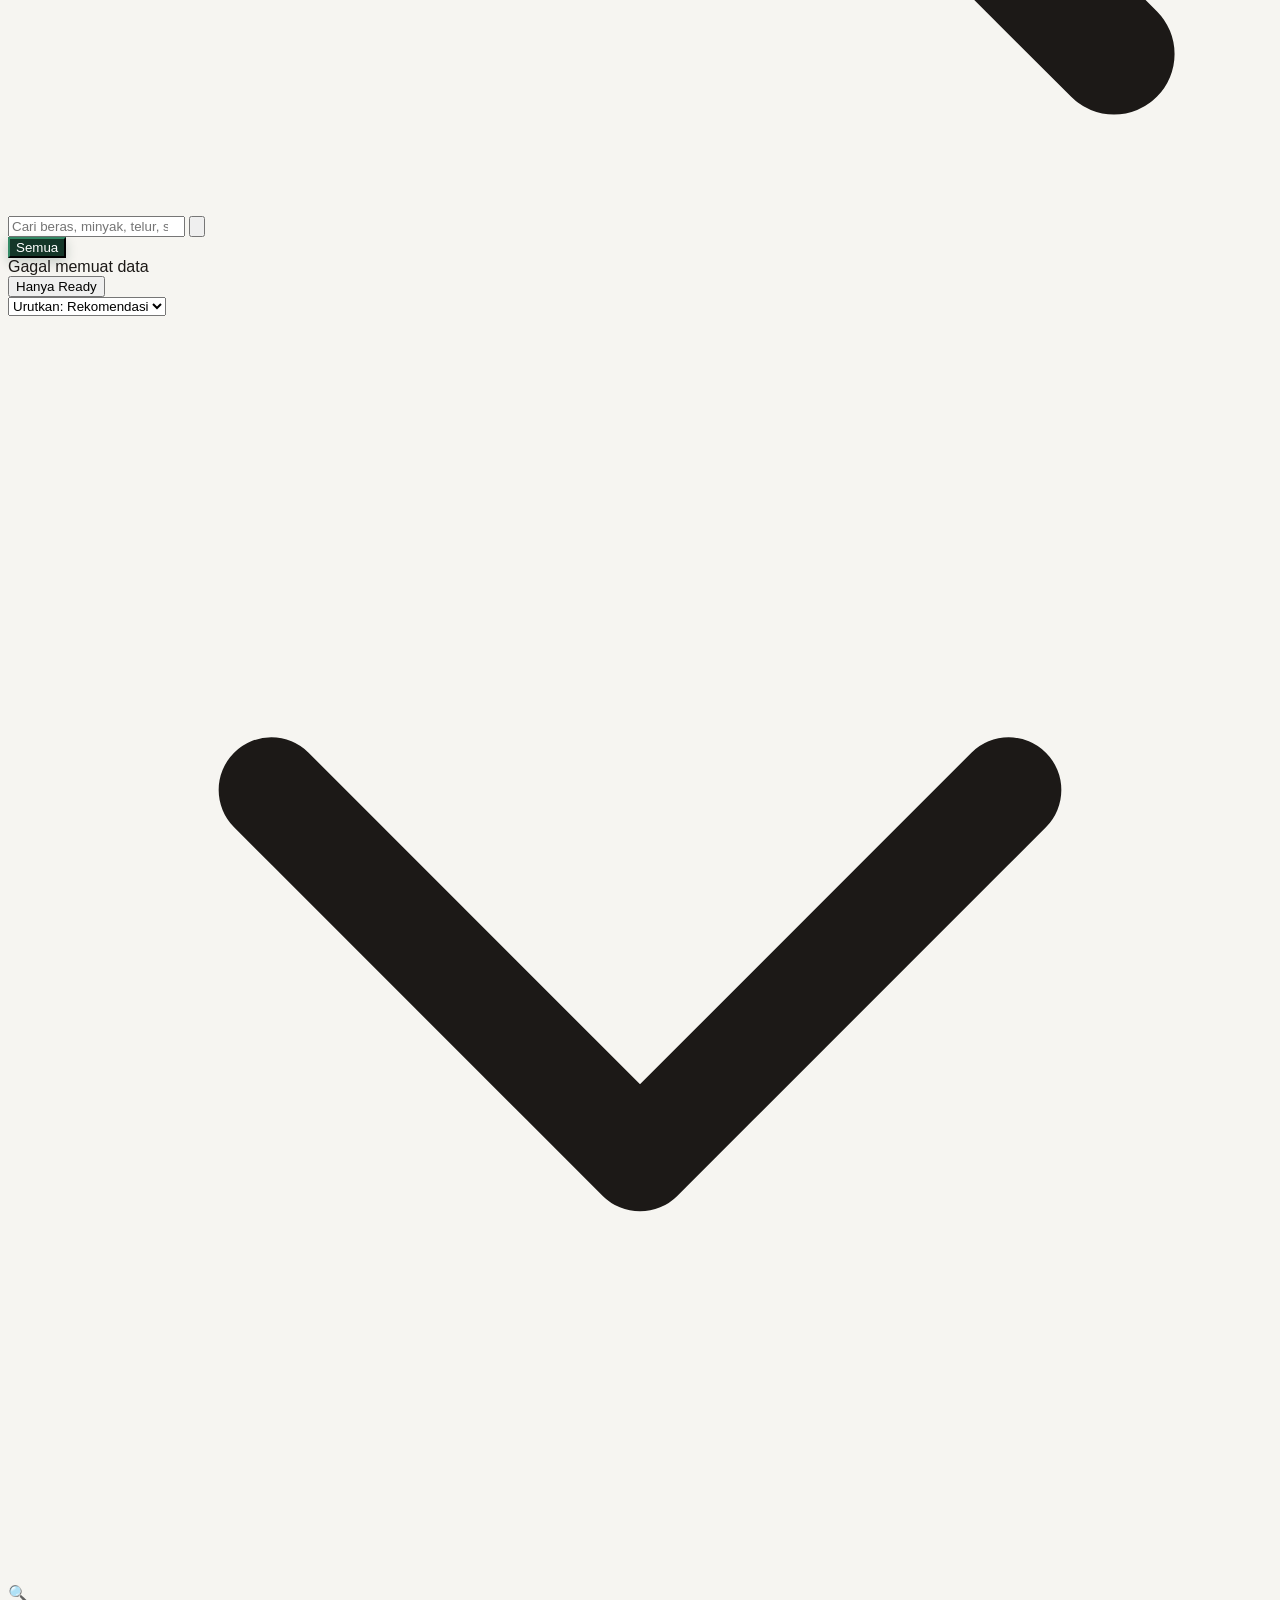
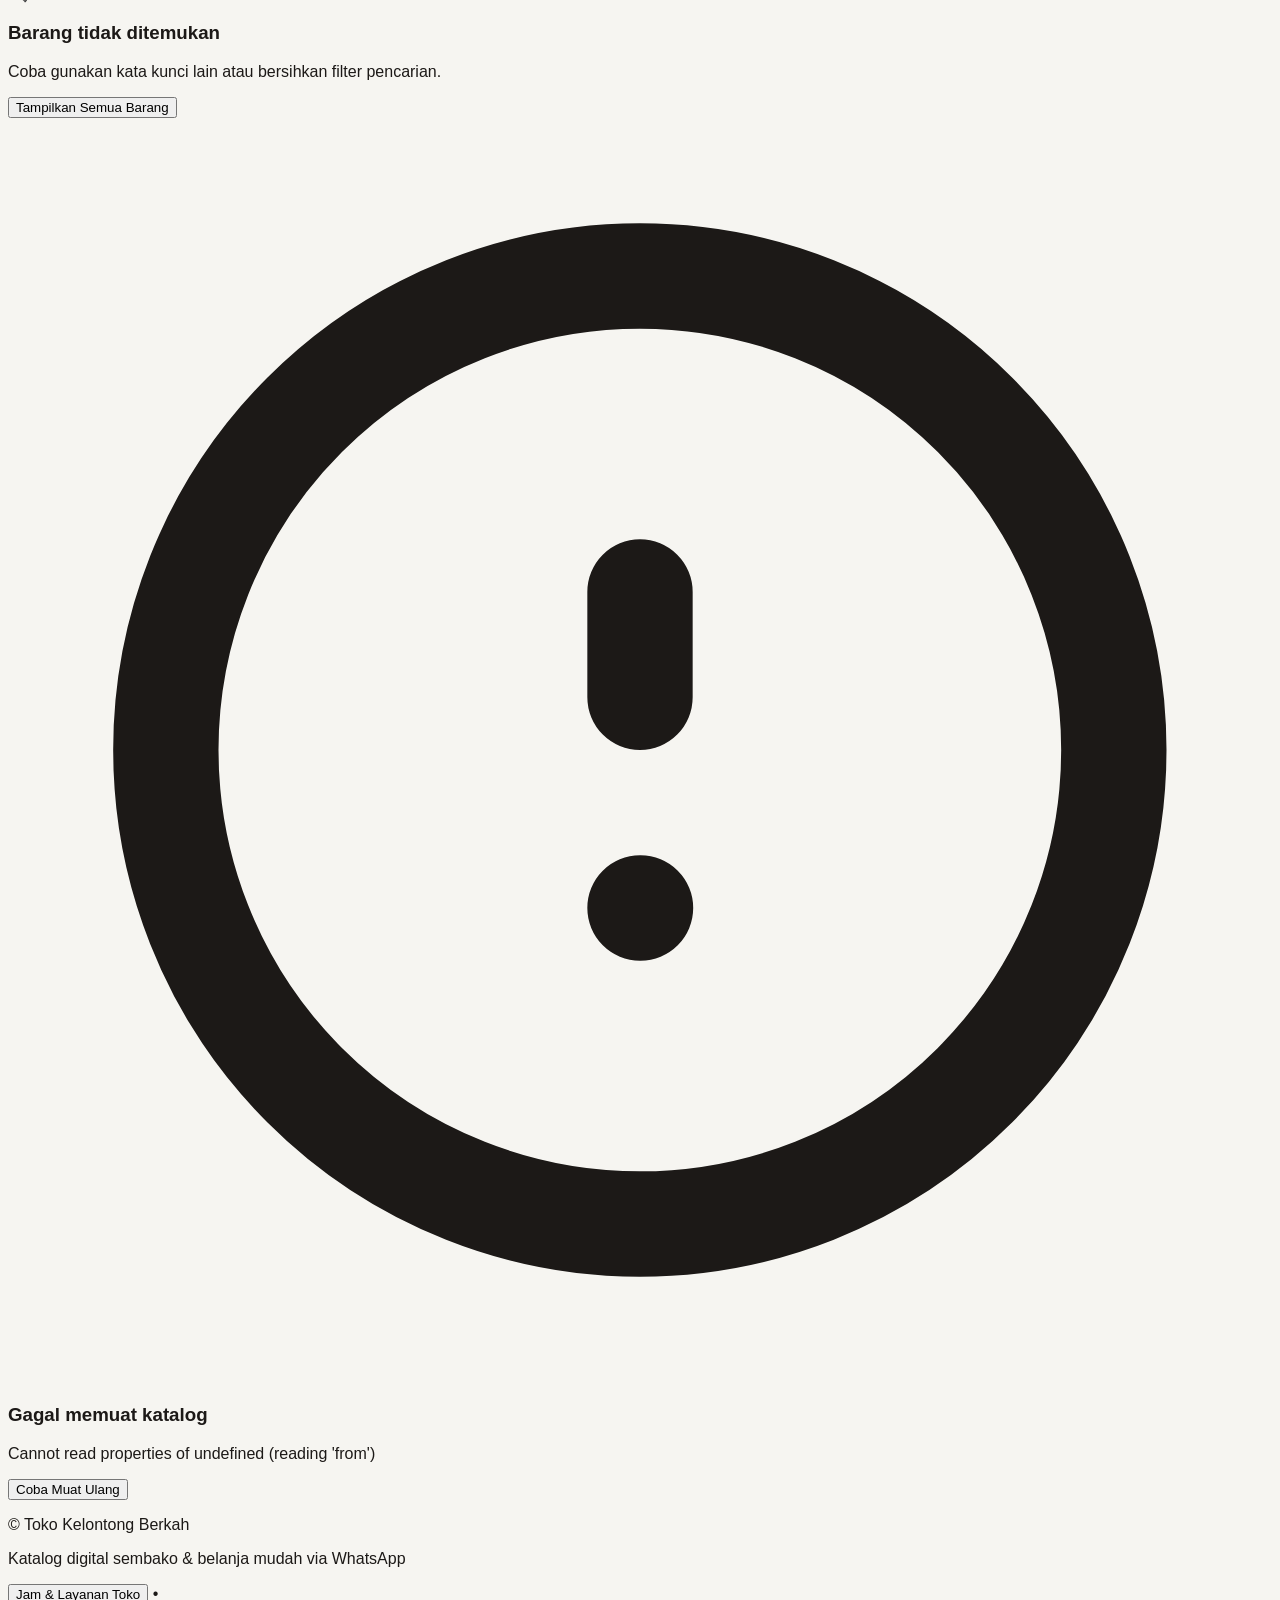
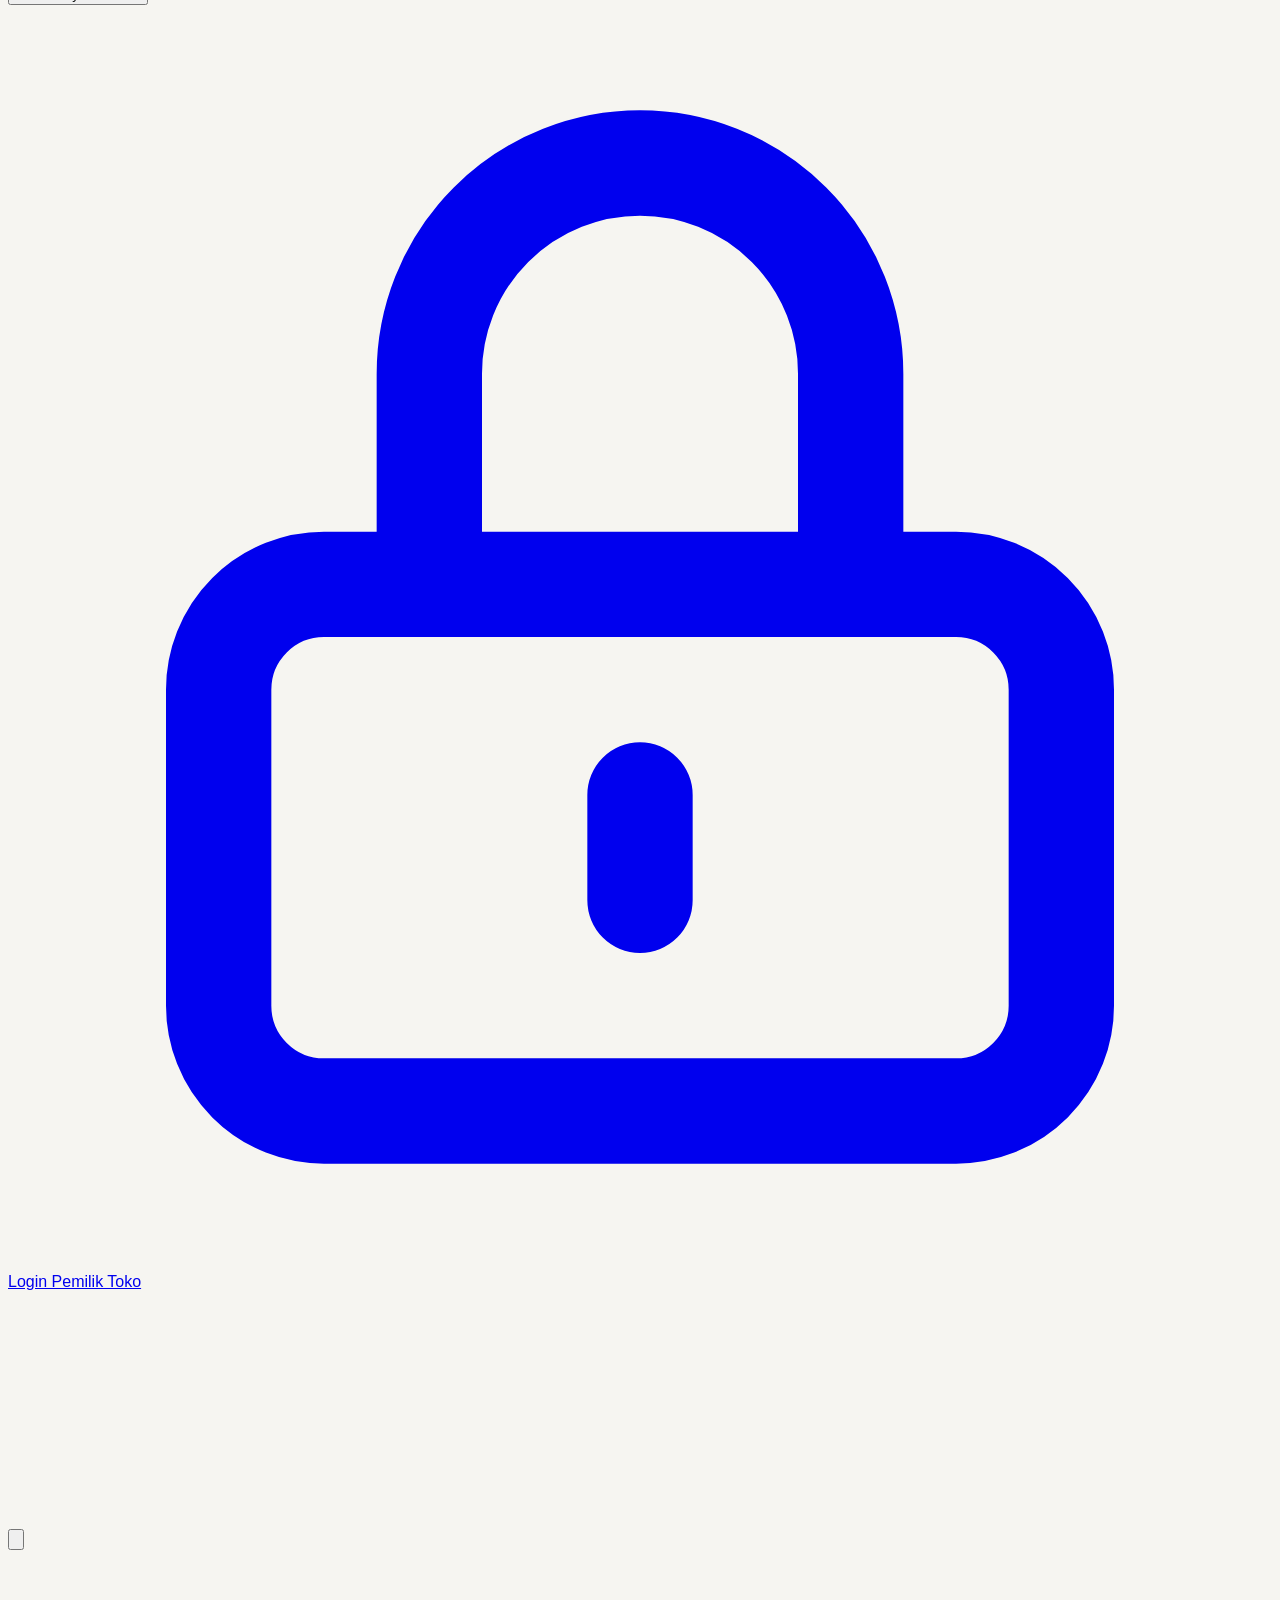
==== commit 8aff0490: "feat: upgrade e-commerce style dengan keranjang multi-item WA, banner slider, dan filter modern" ====
--- a/index.html
+++ b/index.html
@@ -4,9 +4,9 @@
   <meta charset="UTF-8" />
   <meta name="viewport" content="width=device-width, initial-scale=1.0, maximum-scale=1.0, user-scalable=no" />
   <meta name="theme-color" content="#143628" />
-  <title>Katalog Digital Toko Kelontong</title>
-
-  <!-- Font Modern -->
+  <title>Katalog Toko Kelontong — Belanja Mudah via WhatsApp</title>
+
+  <!-- Font Modern Plus Jakarta Sans -->
   <link rel="preconnect" href="https://fonts.googleapis.com" />
   <link rel="preconnect" href="https://fonts.gstatic.com" crossorigin />
   <link href="https://fonts.googleapis.com/css2?family=Plus+Jakarta+Sans:wght@400;500;600;700;800&display=swap" rel="stylesheet" />
@@ -17,32 +17,60 @@
   <!-- Custom Styles -->
   <link rel="stylesheet" href="css/style.css" />
 </head>
-<body class="min-h-screen pb-24 selection:bg-emerald-200 selection:text-emerald-950">
-
-  <!-- HERO HEADER -->
-  <header class="bg-[#143628] text-white pt-5 pb-6 px-4 rounded-b-[28px] shadow-md">
+<body class="min-h-screen bg-[#f8faf7] text-stone-900 pb-32 selection:bg-emerald-200 selection:text-emerald-950">
+
+  <!-- TOP HEADER -->
+  <header class="bg-[#143628] text-white pt-4 pb-5 px-4 rounded-b-[28px] shadow-lg sticky top-0 z-40">
     <div class="max-w-5xl mx-auto">
-      <div class="flex items-start justify-between gap-3">
+      <div class="flex items-center justify-between gap-3">
+        
+        <!-- Identitas Toko -->
         <div class="min-w-0">
-          <div class="inline-flex items-center gap-1.5 px-2.5 py-0.5 rounded-full bg-white/15 text-emerald-200 text-[11px] font-semibold mb-2">
-            <span class="w-1.5 h-1.5 rounded-full bg-emerald-400 animate-pulse"></span>
-            <span id="store-status-badge">Buka Hari Ini</span>
-          </div>
-          <h1 id="store-name" class="text-xl sm:text-2xl font-extrabold tracking-tight leading-tight">
+          <div class="flex items-center gap-2 mb-1.5 flex-wrap">
+            <button
+              id="btn-store-status"
+              type="button"
+              class="tactile inline-flex items-center gap-1.5 px-2.5 py-0.5 rounded-full bg-white/15 hover:bg-white/25 text-emerald-200 text-[11px] font-semibold transition-colors"
+              title="Klik untuk info jam buka & lokasi"
+            >
+              <span class="w-2 h-2 rounded-full bg-emerald-400 animate-pulse"></span>
+              <span id="store-status-badge">Buka Hari Ini</span>
+              <svg class="w-3 h-3 opacity-70" fill="none" stroke="currentColor" stroke-width="2" viewBox="0 0 24 24"><path stroke-linecap="round" stroke-linejoin="round" d="M19 9l-7 7-7-7"/></svg>
+            </button>
+
+            <span class="hidden sm:inline-block text-[11px] text-emerald-100/70 font-medium" id="store-hours-quick">
+              07.00 - 21.00 WIB
+            </span>
+          </div>
+
+          <h1 id="store-name" class="text-xl sm:text-2xl font-black tracking-tight leading-tight truncate">
             Toko Kelontong Berkah
           </h1>
-          <p id="store-desc" class="text-xs sm:text-sm text-emerald-100/85 mt-1 leading-relaxed max-w-xl">
-            Memuat informasi toko...
+          <p id="store-desc" class="text-xs text-emerald-100/80 mt-0.5 leading-relaxed truncate max-w-md hidden sm:block">
+            Sedia sembako lengkap & kebutuhan harian
           </p>
         </div>
 
-        <!-- Action Buttons -->
-        <div class="flex items-center gap-2">
-          <!-- Tombol Akses Admin Toko -->
+        <!-- Tombol Aksi Kanan -->
+        <div class="flex items-center gap-1.5 sm:gap-2 shrink-0">
+          <!-- Info Toko & Lokasi -->
+          <button
+            id="btn-info-toko"
+            type="button"
+            class="tactile flex items-center gap-1.5 px-2.5 sm:px-3 py-2 rounded-xl bg-white/15 hover:bg-white/25 text-white text-xs font-semibold border border-white/10"
+            title="Info Toko & Layanan"
+          >
+            <svg class="w-4 h-4 text-emerald-300" fill="none" stroke="currentColor" stroke-width="2.2" viewBox="0 0 24 24">
+              <path stroke-linecap="round" stroke-linejoin="round" d="M13 16h-1v-4h-1m1-4h.01M21 12a9 9 0 11-18 0 9 9 0 0118 0z"/>
+            </svg>
+            <span class="hidden md:inline">Info Toko</span>
+          </button>
+
+          <!-- Kelola Toko (Admin) -->
           <a
             href="admin.html"
-            class="tactile shrink-0 flex items-center gap-1.5 px-3 py-2 rounded-xl bg-amber-400 hover:bg-amber-300 text-stone-900 text-xs font-bold shadow-sm"
-            title="Kelola Toko (Admin)"
+            class="tactile flex items-center gap-1.5 px-2.5 sm:px-3 py-2 rounded-xl bg-amber-400 hover:bg-amber-300 text-stone-900 text-xs font-bold shadow-sm"
+            title="Masuk ke Dashboard Pemilik Toko"
           >
             <svg class="w-4 h-4" fill="none" stroke="currentColor" stroke-width="2.2" viewBox="0 0 24 24">
               <path stroke-linecap="round" stroke-linejoin="round" d="M12 15v2m-6 4h12a2 2 0 002-2v-6a2 2 0 00-2-2H6a2 2 0 00-2 2v6a2 2 0 002 2zm10-10V7a4 4 0 00-8 0v4h8z"/>
@@ -50,26 +78,132 @@
             <span class="hidden sm:inline">Kelola Toko</span>
           </a>
 
-          <!-- Tombol Bagikan Katalog -->
+          <!-- Bagikan -->
           <button
             id="btn-share"
             type="button"
-            class="tactile shrink-0 flex items-center gap-1.5 px-3 py-2 rounded-xl bg-white/15 hover:bg-white/25 text-white text-xs font-semibold border border-white/15"
+            class="tactile p-2 rounded-xl bg-white/15 hover:bg-white/25 text-white text-xs font-semibold border border-white/10"
             aria-label="Bagikan link katalog"
+            title="Bagikan Katalog"
           >
             <svg class="w-4 h-4" fill="none" stroke="currentColor" stroke-width="2.2" viewBox="0 0 24 24">
               <path stroke-linecap="round" stroke-linejoin="round" d="M8.684 13.342C8.886 12.938 9 12.482 9 12c0-.482-.114-.938-.316-1.342m0 2.684a3 3 0 110-2.684m0 2.684l6.632 3.316m-6.632-6l6.632-3.316m0 0a3 3 0 105.367-2.684 3 3 0 00-5.367 2.684zm0 9.316a3 3 0 105.368 2.684 3 3 0 00-5.368-2.684z"/>
             </svg>
-            <span class="hidden sm:inline">Bagikan</span>
           </button>
         </div>
+
       </div>
     </div>
   </header>
 
+  <!-- PROMO BANNER CAROUSEL (ALA E-COMMERCE) -->
+  <section class="max-w-5xl mx-auto px-4 mt-4">
+    <div class="relative overflow-hidden rounded-2xl bg-white shadow-sm border border-stone-200/80">
+      <div id="carousel-track" class="carousel-track">
+        
+        <!-- Slide 1: Sembako Hemat -->
+        <div class="carousel-slide p-4 sm:p-5 bg-gradient-to-r from-emerald-900 via-emerald-800 to-[#143628] text-white flex items-center justify-between gap-4">
+          <div class="min-w-0 flex-1">
+            <span class="inline-block px-2.5 py-0.5 rounded-full bg-amber-400 text-stone-900 text-[10px] font-black uppercase tracking-wider mb-1.5">
+              ⭐ Kebutuhan Harian
+            </span>
+            <h2 class="text-base sm:text-lg font-black leading-snug">
+              Sembako Murah & Stok Selalu Fresh!
+            </h2>
+            <p class="text-xs text-emerald-100/85 mt-1 line-clamp-1 sm:line-clamp-none">
+              Beras, minyak goreng, gula, telur, gas & galon siap penuhi dapurmu.
+            </p>
+          </div>
+          <div class="text-3xl sm:text-5xl shrink-0 select-none">
+            🌾
+          </div>
+        </div>
+
+        <!-- Slide 2: Antar ke Rumah -->
+        <div class="carousel-slide p-4 sm:p-5 bg-gradient-to-r from-amber-600 via-amber-700 to-amber-800 text-white flex items-center justify-between gap-4">
+          <div class="min-w-0 flex-1">
+            <span class="inline-block px-2.5 py-0.5 rounded-full bg-white text-amber-900 text-[10px] font-black uppercase tracking-wider mb-1.5">
+              🛵 Layanan Antar
+            </span>
+            <h2 class="text-base sm:text-lg font-black leading-snug">
+              Bisa Diantar Langsung ke Depan Pintu
+            </h2>
+            <p class="text-xs text-amber-100/90 mt-1 line-clamp-1 sm:line-clamp-none">
+              Pilih belanjaan, kirim ke WhatsApp, kami antarkan ke rumah sekitar toko!
+            </p>
+          </div>
+          <div class="text-3xl sm:text-5xl shrink-0 select-none">
+            🛵
+          </div>
+        </div>
+
+        <!-- Slide 3: COD & QRIS -->
+        <div class="carousel-slide p-4 sm:p-5 bg-gradient-to-r from-teal-800 via-emerald-800 to-stone-900 text-white flex items-center justify-between gap-4">
+          <div class="min-w-0 flex-1">
+            <span class="inline-block px-2.5 py-0.5 rounded-full bg-emerald-300 text-emerald-950 text-[10px] font-black uppercase tracking-wider mb-1.5">
+              💵 Pembayaran Fleksibel
+            </span>
+            <h2 class="text-base sm:text-lg font-black leading-snug">
+              Bayar di Tempat (COD) atau Scan QRIS
+            </h2>
+            <p class="text-xs text-emerald-100/90 mt-1 line-clamp-1 sm:line-clamp-none">
+              Bisa bayar tunai saat barang sampai atau scan QRIS tanpa repot uang kembalian.
+            </p>
+          </div>
+          <div class="text-3xl sm:text-5xl shrink-0 select-none">
+            📱
+          </div>
+        </div>
+
+      </div>
+
+      <!-- Carousel Dots -->
+      <div class="absolute bottom-2 left-1/2 -translate-x-1/2 flex items-center gap-1.5 z-10">
+        <span class="carousel-dot active w-5 h-1.5 rounded-full bg-white shadow-sm"></span>
+        <span class="carousel-dot w-1.5 h-1.5 rounded-full bg-white/50"></span>
+        <span class="carousel-dot w-1.5 h-1.5 rounded-full bg-white/50"></span>
+      </div>
+    </div>
+  </section>
+
+  <!-- TRUST BADGES (KEUNGGULAN TOKO) -->
+  <section class="max-w-5xl mx-auto px-4 mt-3">
+    <div class="grid grid-cols-2 sm:grid-cols-4 gap-2">
+      <div class="bg-white rounded-xl p-2.5 border border-stone-200/70 shadow-xs flex items-center gap-2.5">
+        <span class="text-lg">🛵</span>
+        <div class="min-w-0">
+          <p class="text-xs font-bold text-stone-800 leading-tight">Siap Antar</p>
+          <p class="text-[10px] text-stone-500">Area sekitar toko</p>
+        </div>
+      </div>
+      <div class="bg-white rounded-xl p-2.5 border border-stone-200/70 shadow-xs flex items-center gap-2.5">
+        <span class="text-lg">💵</span>
+        <div class="min-w-0">
+          <p class="text-xs font-bold text-stone-800 leading-tight">COD / QRIS</p>
+          <p class="text-[10px] text-stone-500">Bayar saat sampai</p>
+        </div>
+      </div>
+      <div class="bg-white rounded-xl p-2.5 border border-stone-200/70 shadow-xs flex items-center gap-2.5">
+        <span class="text-lg">🏷️</span>
+        <div class="min-w-0">
+          <p class="text-xs font-bold text-stone-800 leading-tight">Harga Pasar</p>
+          <p class="text-[10px] text-stone-500">Pasti terjangkau</p>
+        </div>
+      </div>
+      <div class="bg-white rounded-xl p-2.5 border border-stone-200/70 shadow-xs flex items-center gap-2.5">
+        <span class="text-lg">💬</span>
+        <div class="min-w-0">
+          <p class="text-xs font-bold text-stone-800 leading-tight">Fast Respon</p>
+          <p class="text-[10px] text-stone-500">Langsung via WhatsApp</p>
+        </div>
+      </div>
+    </div>
+  </section>
+
   <!-- STICKY SEARCH & CATEGORY BAR -->
-  <div class="sticky top-0 z-30 bg-[#f6f5f1]/95 border-b border-stone-200/80 shadow-[0_2px_10px_rgba(0,0,0,0.03)]">
-    <div class="max-w-5xl mx-auto px-4 pt-3 pb-2.5">
+  <section class="sticky top-[73px] z-30 bg-[#f8faf7]/95 backdrop-blur-md pt-3 pb-2 border-b border-stone-200/80 shadow-xs">
+    <div class="max-w-5xl mx-auto px-4">
+      
       <!-- Live Search Bar -->
       <div class="relative flex items-center">
         <svg class="w-4 h-4 text-stone-400 absolute left-3.5 pointer-events-none" fill="none" stroke="currentColor" stroke-width="2.3" viewBox="0 0 24 24">
@@ -79,8 +213,8 @@
           id="search-input"
           type="search"
           autocomplete="off"
-          placeholder="Cari beras, minyak, telur, sabun..."
-          class="w-full pl-10 pr-10 py-2.5 rounded-2xl bg-white border border-stone-200/90 text-sm text-stone-800 placeholder:text-stone-400 shadow-sm focus:outline-none focus:ring-2 focus:ring-emerald-700/30 focus:border-emerald-700 transition-all"
+          placeholder="Cari beras, minyak, telur, sabun, gula..."
+          class="w-full pl-10 pr-10 py-2.5 rounded-2xl bg-white border border-stone-200 text-sm text-stone-800 placeholder:text-stone-400 shadow-xs focus:outline-none focus:ring-2 focus:ring-emerald-700/30 focus:border-emerald-700 transition-all"
         />
         <button
           id="btn-clear-search"
@@ -94,35 +228,63 @@
         </button>
       </div>
 
-      <!-- Swipeable Category Pills -->
-      <div id="category-pills" class="flex items-center gap-2 overflow-x-auto no-scrollbar pt-2.5 pb-0.5">
-        <button type="button" class="cat-pill active shrink-0 px-3.5 py-1.5 rounded-full text-xs sm:text-sm font-semibold border">
+      <!-- Kategori Pills (Horizontal Scroll) -->
+      <div id="category-pills" class="flex items-center gap-1.5 overflow-x-auto no-scrollbar pt-2.5 pb-1">
+        <button type="button" class="cat-pill active shrink-0 px-3.5 py-1.5 rounded-full text-xs font-bold border">
           Semua
         </button>
       </div>
-    </div>
-  </div>
-
-  <!-- MAIN CATALOG SECTION -->
-  <main class="max-w-5xl mx-auto px-4 pt-3.5">
-    <div class="flex items-center justify-between mb-3">
-      <p id="result-count" class="text-xs font-semibold text-stone-500">Memuat daftar harga...</p>
-      <span class="text-[11px] font-medium text-stone-400">Ketuk barang untuk pesan WA</span>
-    </div>
-
-    <!-- Responsive 2-col Mobile / 3-4 col Desktop Grid -->
+
+      <!-- Baris Sort & Filter Status -->
+      <div class="flex items-center justify-between gap-2 pt-1.5 text-xs">
+        <span id="result-count" class="font-semibold text-stone-500 truncate">
+          Memuat barang...
+        </span>
+
+        <div class="flex items-center gap-2 shrink-0">
+          <!-- Filter Hanya Ready -->
+          <button
+            id="btn-filter-ready"
+            type="button"
+            class="tactile inline-flex items-center gap-1.5 px-2.5 py-1 rounded-xl bg-white border border-stone-200 text-stone-700 text-xs font-semibold hover:border-emerald-600"
+          >
+            <span class="w-2 h-2 rounded-full bg-emerald-500"></span>
+            <span>Hanya Ready</span>
+          </button>
+
+          <!-- Urutkan (Sort Dropdown) -->
+          <div class="relative">
+            <select
+              id="sort-select"
+              class="tactile appearance-none bg-white border border-stone-200 rounded-xl pl-2.5 pr-7 py-1 text-xs font-semibold text-stone-700 focus:outline-none focus:ring-1 focus:ring-emerald-700 cursor-pointer"
+            >
+              <option value="default">Urutkan: Rekomendasi</option>
+              <option value="price-asc">Harga: Termurah</option>
+              <option value="price-desc">Harga: Termahal</option>
+              <option value="name-asc">Nama: A - Z</option>
+            </select>
+            <svg class="w-3.5 h-3.5 text-stone-500 absolute right-2 top-1/2 -translate-y-1/2 pointer-events-none" fill="none" stroke="currentColor" stroke-width="2" viewBox="0 0 24 24"><path stroke-linecap="round" stroke-linejoin="round" d="M19 9l-7 7-7-7"/></svg>
+          </div>
+        </div>
+      </div>
+
+    </div>
+  </section>
+
+  <!-- MAIN CATALOG GRID -->
+  <main class="max-w-5xl mx-auto px-4 pt-4">
+
+    <!-- Responsive Product Grid (2 col mobile, 3-4 col desktop) -->
     <section id="product-grid" class="grid grid-cols-2 sm:grid-cols-3 lg:grid-cols-4 gap-3 sm:gap-4"></section>
 
     <!-- Empty State -->
-    <div id="empty-state" class="hidden text-center py-14 px-6 bg-white rounded-3xl border border-stone-200/70 shadow-sm mt-2">
-      <div class="w-14 h-14 mx-auto rounded-2xl bg-stone-100 flex items-center justify-center text-stone-400 mb-3">
-        <svg class="w-7 h-7" fill="none" stroke="currentColor" stroke-width="1.8" viewBox="0 0 24 24">
-          <path stroke-linecap="round" stroke-linejoin="round" d="M21 21l-4.35-4.35M17 11A6 6 0 115 11a6 6 0 0112 0z"/>
-        </svg>
+    <div id="empty-state" class="hidden text-center py-16 px-6 bg-white rounded-3xl border border-stone-200/80 shadow-xs mt-3">
+      <div class="w-16 h-16 mx-auto rounded-2xl bg-stone-100 flex items-center justify-center text-3xl mb-3">
+        🔍
       </div>
       <h3 class="text-base font-bold text-stone-800">Barang tidak ditemukan</h3>
       <p class="text-xs sm:text-sm text-stone-500 mt-1 max-w-xs mx-auto">
-        Coba kata kunci lain atau lihat semua kategori yang tersedia di toko.
+        Coba gunakan kata kunci lain atau bersihkan filter pencarian.
       </p>
       <button
         id="btn-reset-filter"
@@ -134,7 +296,7 @@
     </div>
 
     <!-- Error State -->
-    <div id="error-state" class="hidden text-center py-12 px-6 bg-white rounded-3xl border border-red-200 shadow-sm mt-2">
+    <div id="error-state" class="hidden text-center py-12 px-6 bg-white rounded-3xl border border-red-200 shadow-xs mt-3">
       <div class="w-12 h-12 mx-auto rounded-2xl bg-red-50 flex items-center justify-center text-red-600 mb-3">
         <svg class="w-6 h-6" fill="none" stroke="currentColor" stroke-width="2" viewBox="0 0 24 24">
           <path stroke-linecap="round" stroke-linejoin="round" d="M12 9v2m0 4h.01M12 3a9 9 0 100 18 9 9 0 000-18z"/>
@@ -150,50 +312,248 @@
         Coba Muat Ulang
       </button>
     </div>
+
   </main>
 
   <!-- FOOTER -->
-  <footer class="mt-10 py-6 text-center text-xs text-stone-500 border-t border-stone-200/70 max-w-5xl mx-auto px-4 flex flex-col sm:flex-row items-center justify-between gap-3">
-    <p>&copy; <span id="footer-store-name">Toko Kelontong Berkah</span> &bull; Belanja mudah via WhatsApp</p>
-    <a href="admin.html" class="inline-flex items-center gap-1.5 text-emerald-800 font-semibold hover:underline">
-      <svg class="w-3.5 h-3.5" fill="none" stroke="currentColor" stroke-width="2" viewBox="0 0 24 24">
-        <path stroke-linecap="round" stroke-linejoin="round" d="M12 15v2m-6 4h12a2 2 0 002-2v-6a2 2 0 00-2-2H6a2 2 0 00-2 2v6a2 2 0 002 2zm10-10V7a4 4 0 00-8 0v4h8z"/>
-      </svg>
-      Login Pemilik Toko
-    </a>
+  <footer class="mt-14 py-8 text-center text-xs text-stone-500 border-t border-stone-200/80 max-w-5xl mx-auto px-4 flex flex-col sm:flex-row items-center justify-between gap-3">
+    <div>
+      <p class="font-bold text-stone-700">&copy; <span id="footer-store-name">Toko Kelontong Berkah</span></p>
+      <p class="text-[11px] text-stone-400 mt-0.5">Katalog digital sembako & belanja mudah via WhatsApp</p>
+    </div>
+    <div class="flex items-center gap-3">
+      <button id="btn-footer-info" type="button" class="text-stone-600 hover:text-emerald-800 font-semibold underline">
+        Jam & Layanan Toko
+      </button>
+      <span>&bull;</span>
+      <a href="admin.html" class="inline-flex items-center gap-1 text-emerald-800 font-semibold hover:underline">
+        <svg class="w-3.5 h-3.5" fill="none" stroke="currentColor" stroke-width="2" viewBox="0 0 24 24">
+          <path stroke-linecap="round" stroke-linejoin="round" d="M12 15v2m-6 4h12a2 2 0 002-2v-6a2 2 0 00-2-2H6a2 2 0 00-2 2v6a2 2 0 002 2zm10-10V7a4 4 0 00-8 0v4h8z"/>
+        </svg>
+        Login Pemilik Toko
+      </a>
+    </div>
   </footer>
 
-  <!-- FLOATING ACTION BUTTONS (Scroll Top + Tanya WA Umum) -->
-  <div class="fixed bottom-5 right-4 z-30 flex flex-col items-end gap-2.5">
+  <!-- ========================================================
+       FLOATING CART BAR (ALA ASTRO / ALFA-GIFT)
+       ======================================================== -->
+  <div
+    id="cart-floating-bar"
+    class="cart-floating-bar fixed bottom-4 inset-x-4 max-w-xl mx-auto z-40"
+  >
+    <div class="bg-[#143628] text-white rounded-2xl p-3 shadow-[0_12px_32px_rgba(20,54,40,0.38)] border border-emerald-700/50 flex items-center justify-between gap-3">
+      
+      <!-- Info Jumlah & Total -->
+      <div class="flex items-center gap-3 min-w-0 pl-1">
+        <div class="relative w-10 h-10 rounded-xl bg-white/15 flex items-center justify-center shrink-0">
+          <span class="text-xl">🛒</span>
+          <span
+            id="cart-badge-count"
+            class="absolute -top-1.5 -right-1.5 w-5 h-5 rounded-full bg-amber-400 text-stone-900 font-black text-[11px] flex items-center justify-center shadow-xs"
+          >0</span>
+        </div>
+        <div class="min-w-0">
+          <p id="cart-bar-label" class="text-[11px] font-semibold text-emerald-200 leading-tight">
+            0 Barang Dipilih
+          </p>
+          <p id="cart-bar-total" class="text-base font-black text-white leading-tight">
+            Rp 0
+          </p>
+        </div>
+      </div>
+
+      <!-- Tombol Buka Keranjang -->
+      <button
+        id="btn-open-cart"
+        type="button"
+        class="tactile shrink-0 px-4 py-2.5 rounded-xl bg-emerald-500 hover:bg-emerald-400 text-stone-950 font-black text-xs sm:text-sm flex items-center gap-1.5 shadow-md shadow-emerald-500/20"
+      >
+        <span>Lihat List & Pesan</span>
+        <svg class="w-4 h-4" fill="none" stroke="currentColor" stroke-width="2.4" viewBox="0 0 24 24"><path stroke-linecap="round" stroke-linejoin="round" d="M9 5l7 7-7 7"/></svg>
+      </button>
+
+    </div>
+  </div>
+
+  <!-- FLOATING SCROLL TOP BUTTON -->
+  <div class="fixed bottom-20 right-4 z-30">
     <button
       id="btn-scroll-top"
       type="button"
-      class="hidden-btn tactile w-10 h-10 rounded-full bg-white text-stone-700 border border-stone-200 shadow-lg flex items-center justify-center"
+      class="hidden-btn tactile w-10 h-10 rounded-full bg-white text-stone-700 border border-stone-200 shadow-md flex items-center justify-center"
       aria-label="Kembali ke atas"
     >
       <svg class="w-5 h-5" fill="none" stroke="currentColor" stroke-width="2.4" viewBox="0 0 24 24">
         <path stroke-linecap="round" stroke-linejoin="round" d="M5 15l7-7 7 7"/>
       </svg>
     </button>
-
-    <a
-      id="btn-float-wa"
-      href="#"
-      target="_blank"
-      rel="noopener noreferrer"
-      class="tactile inline-flex items-center gap-2 pl-3.5 pr-4 py-3 rounded-full bg-emerald-600 hover:bg-emerald-700 text-white shadow-[0_8px_24px_rgba(5,150,105,0.38)] font-bold text-xs sm:text-sm"
-    >
-      <svg class="w-5 h-5 fill-current" viewBox="0 0 24 24">
-        <path d="M20.52 3.48A11.86 11.86 0 0012.06 0C5.49 0 .14 5.35.14 11.92c0 2.1.55 4.15 1.59 5.95L0 24l6.31-1.65a11.87 11.87 0 005.75 1.47h.01c6.57 0 11.92-5.35 11.92-11.92a11.84 11.84 0 00-3.47-8.42zm-8.46 18.33h-.01a9.89 9.89 0 01-5.04-1.38l-.36-.21-3.74.98 1-3.65-.24-.37a9.86 9.86 0 01-1.52-5.26c0-5.46 4.44-9.9 9.91-9.9 2.65 0 5.13 1.03 7 2.9a9.84 9.84 0 012.9 7c0 5.46-4.44 9.89-9.9 9.89zm5.43-7.42c-.3-.15-1.76-.87-2.03-.97-.27-.1-.47-.15-.67.15-.2.3-.77.97-.94 1.17-.17.2-.35.22-.65.07-.3-.15-1.26-.46-2.4-1.48-.89-.79-1.49-1.77-1.66-2.07-.17-.3-.02-.46.13-.61.13-.13.3-.35.45-.52.15-.17.2-.3.3-.5.1-.2.05-.37-.02-.52-.08-.15-.67-1.62-.92-2.22-.24-.58-.49-.5-.67-.51h-.57c-.2 0-.52.07-.8.37-.27.3-1.04 1.02-1.04 2.48 0 1.46 1.07 2.88 1.22 3.08.15.2 2.1 3.21 5.09 4.5.71.31 1.27.49 1.7.63.72.23 1.37.2 1.88.12.57-.09 1.76-.72 2.01-1.41.25-.7.25-1.29.17-1.41-.07-.12-.27-.2-.57-.35z"/>
-      </svg>
-      <span>Tanya Toko</span>
-    </a>
   </div>
 
-  <!-- SLIDE-UP BOTTOM SHEET MODAL (CUSTOM PESAN WHATSAPP) -->
+  <!-- ========================================================
+       MODAL 1: KERANJANG DAFTAR BELANJAAN (MULTI-ITEMS WA)
+       ======================================================== -->
+  <div
+    id="cart-modal"
+    class="sheet-backdrop fixed inset-0 z-50 bg-stone-950/60 flex items-end sm:items-center justify-center p-0 sm:p-4"
+    role="dialog"
+    aria-modal="true"
+  >
+    <div class="sheet-panel w-full sm:max-w-lg bg-white rounded-t-[28px] sm:rounded-3xl shadow-2xl overflow-hidden max-h-[92vh] flex flex-col">
+      
+      <!-- Modal Header -->
+      <div class="p-4 sm:p-5 border-b border-stone-100 flex items-center justify-between">
+        <div class="flex items-center gap-2">
+          <div class="w-8 h-8 rounded-xl bg-emerald-100 text-emerald-800 flex items-center justify-center font-bold text-base">
+            🛒
+          </div>
+          <div>
+            <h3 class="text-base font-black text-stone-900 leading-tight">Daftar Belanjaan Kamu</h3>
+            <p id="cart-item-summary" class="text-xs text-stone-500">0 barang terpilih</p>
+          </div>
+        </div>
+
+        <div class="flex items-center gap-1.5">
+          <button
+            id="btn-clear-cart"
+            type="button"
+            class="tactile px-2.5 py-1.5 rounded-xl text-xs font-semibold text-red-600 hover:bg-red-50"
+            title="Kosongkan Keranjang"
+          >
+            Kosongkan
+          </button>
+          <button
+            id="btn-close-cart"
+            type="button"
+            class="tactile p-1.5 rounded-full bg-stone-100 text-stone-500 hover:text-stone-800"
+            aria-label="Tutup Keranjang"
+          >
+            <svg class="w-4 h-4" fill="none" stroke="currentColor" stroke-width="2.5" viewBox="0 0 24 24">
+              <path stroke-linecap="round" stroke-linejoin="round" d="M6 18L18 6M6 6l12 12"/>
+            </svg>
+          </button>
+        </div>
+      </div>
+
+      <!-- Modal Body (Scrollable) -->
+      <div class="p-4 sm:p-5 overflow-y-auto space-y-4">
+        
+        <!-- List Produk di Keranjang -->
+        <div id="cart-items-container" class="space-y-2.5">
+          <!-- Render dinamis via JS -->
+        </div>
+
+        <!-- Form Pemesan (Disimpan Otomatis di LocalStorage) -->
+        <div class="pt-3 border-t border-stone-100 space-y-3">
+          <h4 class="text-xs font-black uppercase tracking-wider text-stone-500">Informasi Pemesanan</h4>
+          
+          <div>
+            <label for="cart-buyer-name" class="block text-xs font-bold text-stone-700 mb-1">
+              Nama Kamu <span class="text-red-500">*</span>
+            </label>
+            <input
+              id="cart-buyer-name"
+              type="text"
+              placeholder="Contoh: Ibu Siti / Mas Budi"
+              class="w-full px-3 py-2 rounded-xl bg-stone-50 border border-stone-200 text-xs focus:bg-white focus:outline-none focus:ring-2 focus:ring-emerald-700/25"
+            />
+          </div>
+
+          <!-- Opsi Pengiriman -->
+          <div>
+            <label class="block text-xs font-bold text-stone-700 mb-1.5">Metode Pengiriman</label>
+            <div class="grid grid-cols-2 gap-2">
+              <button
+                type="button"
+                id="btn-delivery-antar"
+                class="delivery-opt tactile p-2.5 rounded-xl border border-emerald-600 bg-emerald-50 text-emerald-900 font-bold text-xs flex items-center justify-center gap-1.5"
+              >
+                <span>🛵 Antar ke Rumah</span>
+              </button>
+              <button
+                type="button"
+                id="btn-delivery-ambil"
+                class="delivery-opt tactile p-2.5 rounded-xl border border-stone-200 bg-stone-50 text-stone-600 font-bold text-xs flex items-center justify-center gap-1.5"
+              >
+                <span>🏪 Ambil di Toko</span>
+              </button>
+            </div>
+          </div>
+
+          <!-- Alamat / Patokan (Ditampilkan jika pilih Antar) -->
+          <div id="wrapper-alamat">
+            <label for="cart-buyer-address" class="block text-xs font-bold text-stone-700 mb-1">
+              Alamat Lengkap / Patokan Rumah
+            </label>
+            <textarea
+              id="cart-buyer-address"
+              rows="2"
+              placeholder="Contoh: Jl. Mawar No. 12, pagar hitam dekat pos ronda"
+              class="w-full px-3 py-2 rounded-xl bg-stone-50 border border-stone-200 text-xs focus:bg-white focus:outline-none focus:ring-2 focus:ring-emerald-700/25 resize-none"
+            ></textarea>
+          </div>
+
+          <!-- Pilihan Metode Bayar -->
+          <div>
+            <label class="block text-xs font-bold text-stone-700 mb-1.5">Rencana Pembayaran</label>
+            <div class="flex flex-wrap gap-1.5">
+              <button type="button" data-pay="Tunai / COD" class="pay-chip tactile px-3 py-1.5 rounded-full text-xs font-semibold bg-emerald-800 text-white">
+                💵 Tunai / COD
+              </button>
+              <button type="button" data-pay="QRIS" class="pay-chip tactile px-3 py-1.5 rounded-full text-xs font-semibold bg-stone-100 text-stone-700 border border-stone-200">
+                📱 QRIS
+              </button>
+              <button type="button" data-pay="Transfer Bank" class="pay-chip tactile px-3 py-1.5 rounded-full text-xs font-semibold bg-stone-100 text-stone-700 border border-stone-200">
+                🏦 Transfer
+              </button>
+            </div>
+          </div>
+
+          <!-- Catatan Tambahan -->
+          <div>
+            <label for="cart-order-note" class="block text-xs font-bold text-stone-700 mb-1">
+              Catatan Tambahan <span class="font-normal text-stone-400">(opsional)</span>
+            </label>
+            <input
+              id="cart-order-note"
+              type="text"
+              placeholder="Contoh: Minta yang belum matang banget, dll."
+              class="w-full px-3 py-2 rounded-xl bg-stone-50 border border-stone-200 text-xs focus:bg-white focus:outline-none focus:ring-2 focus:ring-emerald-700/25"
+            />
+          </div>
+
+        </div>
+
+      </div>
+
+      <!-- Modal Footer (Total & Tombol Kirim WA) -->
+      <div class="p-4 sm:p-5 border-t border-stone-100 bg-stone-50/70">
+        <div class="flex items-center justify-between mb-3">
+          <span class="text-xs font-bold text-stone-600">Total Estimasi Belanja:</span>
+          <span id="cart-modal-grandtotal" class="text-lg font-black text-[#143628]">Rp 0</span>
+        </div>
+
+        <button
+          id="btn-submit-cart-wa"
+          type="button"
+          class="tactile w-full py-3.5 px-4 rounded-2xl bg-emerald-600 hover:bg-emerald-700 text-white font-black text-sm shadow-lg shadow-emerald-600/30 flex items-center justify-center gap-2"
+        >
+          <svg class="w-5 h-5 fill-current" viewBox="0 0 24 24">
+            <path d="M20.52 3.48A11.86 11.86 0 0012.06 0C5.49 0 .14 5.35.14 11.92c0 2.1.55 4.15 1.59 5.95L0 24l6.31-1.65a11.87 11.87 0 005.75 1.47h.01c6.57 0 11.92-5.35 11.92-11.92a11.84 11.84 0 00-3.47-8.42zm-8.46 18.33h-.01a9.89 9.89 0 01-5.04-1.38l-.36-.21-3.74.98 1-3.65-.24-.37a9.86 9.86 0 01-1.52-5.26c0-5.46 4.44-9.9 9.91-9.9 2.65 0 5.13 1.03 7 2.9a9.84 9.84 0 012.9 7c0 5.46-4.44 9.89-9.9 9.89zm5.43-7.42c-.3-.15-1.76-.87-2.03-.97-.27-.1-.47-.15-.67.15-.2.3-.77.97-.94 1.17-.17.2-.35.22-.65.07-.3-.15-1.26-.46-2.4-1.48-.89-.79-1.49-1.77-1.66-2.07-.17-.3-.02-.46.13-.61.13-.13.3-.35.45-.52.15-.17.2-.3.3-.5.1-.2.05-.37-.02-.52-.08-.15-.67-1.62-.92-2.22-.24-.58-.49-.5-.67-.51h-.57c-.2 0-.52.07-.8.37-.27.3-1.04 1.02-1.04 2.48 0 1.46 1.07 2.88 1.22 3.08.15.2 2.1 3.21 5.09 4.5.71.31 1.27.49 1.7.63.72.23 1.37.2 1.88.12.57-.09 1.76-.72 2.01-1.41.25-.7.25-1.29.17-1.41-.07-.12-.27-.2-.57-.35z"/>
+          </svg>
+          <span>Kirim Semua Pesanan ke WhatsApp</span>
+        </button>
+      </div>
+
+    </div>
+  </div>
+
+  <!-- ========================================================
+       MODAL 2: DETAIL PRODUK CEPAT (QUICK VIEW SHEET)
+       ======================================================== -->
   <div
     id="order-sheet"
-    class="sheet-backdrop fixed inset-0 z-50 bg-stone-950/55 flex items-end sm:items-center justify-center p-0 sm:p-4"
+    class="sheet-backdrop fixed inset-0 z-50 bg-stone-950/60 flex items-end sm:items-center justify-center p-0 sm:p-4"
     role="dialog"
     aria-modal="true"
   >
@@ -210,7 +570,7 @@
             id="sheet-img"
             src=""
             alt="Produk"
-            class="w-20 h-20 rounded-2xl object-cover bg-stone-100 shrink-0 border border-stone-200/70"
+            class="w-24 h-24 rounded-2xl object-cover bg-stone-100 shrink-0 border border-stone-200/80"
           />
           <div class="min-w-0 flex-1">
             <div class="flex items-start justify-between gap-2">
@@ -226,75 +586,122 @@
                 </svg>
               </button>
             </div>
-            <h3 id="sheet-name" class="text-base font-extrabold text-stone-900 leading-snug mt-0.5"></h3>
+            <h3 id="sheet-name" class="text-base font-extrabold text-stone-900 leading-snug mt-1"></h3>
             <p class="mt-1 flex items-baseline gap-1">
-              <span id="sheet-price" class="text-lg font-extrabold text-[#143628]"></span>
+              <span id="sheet-price" class="text-lg font-black text-[#143628]"></span>
               <span id="sheet-unit" class="text-xs font-medium text-stone-500"></span>
             </p>
           </div>
         </div>
 
-        <!-- Pengatur Jumlah (Stepper) -->
+        <!-- Stepper Qty -->
         <div class="py-4 flex items-center justify-between border-b border-stone-100">
           <div>
-            <p class="text-xs font-bold text-stone-700">Jumlah Pesanan</p>
-            <p class="text-[11px] text-stone-400">Estimasi: <strong id="sheet-subtotal" class="text-stone-800">Rp 0</strong></p>
-          </div>
-
-          <div class="inline-flex items-center gap-1 bg-stone-100 p-1 rounded-2xl border border-stone-200/80">
+            <p class="text-xs font-bold text-stone-700">Jumlah Pembelian</p>
+            <p class="text-[11px] text-stone-400">Subtotal: <strong id="sheet-subtotal" class="text-stone-800 font-bold">Rp 0</strong></p>
+          </div>
+
+          <div class="inline-flex items-center gap-1 bg-stone-100 p-1 rounded-2xl border border-stone-200">
             <button
               id="qty-minus"
               type="button"
-              class="tactile w-9 h-9 rounded-xl bg-white text-stone-800 font-bold text-lg shadow-sm flex items-center justify-center disabled:opacity-40"
+              class="tactile w-9 h-9 rounded-xl bg-white text-stone-800 font-bold text-lg shadow-xs flex items-center justify-center disabled:opacity-40"
               aria-label="Kurangi jumlah"
             >−</button>
-            <span id="qty-value" class="w-10 text-center text-sm font-extrabold text-stone-900">1</span>
+            <span id="qty-value" class="w-10 text-center text-sm font-black text-stone-900">1</span>
             <button
               id="qty-plus"
               type="button"
-              class="tactile w-9 h-9 rounded-xl bg-[#143628] text-white font-bold text-lg shadow-sm flex items-center justify-center"
+              class="tactile w-9 h-9 rounded-xl bg-[#143628] text-white font-bold text-lg shadow-xs flex items-center justify-center"
               aria-label="Tambah jumlah"
             >+</button>
           </div>
         </div>
 
-        <!-- Catatan Cepat & Input Bebas -->
-        <div class="pt-4">
-          <label for="order-note" class="block text-xs font-bold text-stone-700 mb-2">
-            Pesan / Catatan Tambahan <span class="font-normal text-stone-400">(opsional)</span>
-          </label>
-
-          <div class="flex flex-wrap gap-1.5 mb-2.5">
-            <button type="button" data-note="Antar ke rumah" class="quick-chip tactile px-3 py-1.5 rounded-full text-xs font-semibold bg-stone-100 text-stone-600 border border-stone-200">
-              🛵 Antar ke rumah
-            </button>
-            <button type="button" data-note="Ambil sendiri di toko" class="quick-chip tactile px-3 py-1.5 rounded-full text-xs font-semibold bg-stone-100 text-stone-600 border border-stone-200">
-              🏪 Ambil di toko
-            </button>
-            <button type="button" data-note="Tanya stok dulu" class="quick-chip tactile px-3 py-1.5 rounded-full text-xs font-semibold bg-stone-100 text-stone-600 border border-stone-200">
-              💬 Tanya stok dulu
-            </button>
-          </div>
-
-          <textarea
-            id="order-note"
-            rows="2"
-            placeholder="Contoh: Sekalian nitip gas 3kg atau kirim ke rumah blok B..."
-            class="w-full px-3.5 py-2.5 rounded-2xl bg-stone-50 border border-stone-200 text-sm text-stone-800 placeholder:text-stone-400 focus:outline-none focus:bg-white focus:ring-2 focus:ring-emerald-700/25 focus:border-emerald-700 resize-none"
-          ></textarea>
-        </div>
-
-        <!-- Tombol Kirim ke WhatsApp -->
-        <button
-          id="btn-send-wa"
-          type="button"
-          class="tactile mt-4 w-full py-3.5 px-4 rounded-2xl bg-emerald-600 hover:bg-emerald-700 text-white font-bold text-sm shadow-lg shadow-emerald-600/25 flex items-center justify-center gap-2"
+        <!-- Dua Tombol Aksi: Tambah ke Keranjang ATAU Chat WA Langsung -->
+        <div class="pt-4 space-y-2.5">
+          <button
+            id="btn-sheet-add-cart"
+            type="button"
+            class="tactile w-full py-3 px-4 rounded-2xl bg-[#143628] hover:bg-[#1b4a37] text-white font-black text-xs sm:text-sm flex items-center justify-center gap-2 shadow-md"
+          >
+            <span>🛒 Masukkan ke Keranjang Belanja</span>
+          </button>
+
+          <button
+            id="btn-send-wa"
+            type="button"
+            class="tactile w-full py-2.5 px-4 rounded-2xl bg-emerald-50 hover:bg-emerald-100 text-emerald-900 font-bold text-xs flex items-center justify-center gap-2 border border-emerald-300"
+          >
+            <span>💬 Tanya Barang Ini Saja via WhatsApp</span>
+          </button>
+        </div>
+      </div>
+    </div>
+  </div>
+
+  <!-- ========================================================
+       MODAL 3: INFORMASI & JAM BUKA TOKO
+       ======================================================== -->
+  <div
+    id="info-modal"
+    class="sheet-backdrop fixed inset-0 z-50 bg-stone-950/60 flex items-center justify-center p-4"
+    role="dialog"
+    aria-modal="true"
+  >
+    <div class="sheet-panel w-full max-w-sm bg-white rounded-3xl p-6 shadow-2xl relative">
+      <button
+        id="btn-close-info"
+        type="button"
+        class="tactile absolute top-4 right-4 p-1.5 rounded-full bg-stone-100 text-stone-500 hover:text-stone-800"
+      >
+        <svg class="w-4 h-4" fill="none" stroke="currentColor" stroke-width="2.5" viewBox="0 0 24 24"><path stroke-linecap="round" stroke-linejoin="round" d="M6 18L18 6M6 6l12 12"/></svg>
+      </button>
+
+      <div class="w-12 h-12 rounded-2xl bg-emerald-100 text-emerald-800 flex items-center justify-center text-2xl mb-3 shadow-xs">
+        🏪
+      </div>
+
+      <h3 id="modal-info-title" class="text-lg font-black text-stone-900">Toko Kelontong Berkah</h3>
+      <p id="modal-info-desc" class="text-xs text-stone-500 mt-1 leading-relaxed">
+        Sedia sembako lengkap & kebutuhan harian warga sekitar.
+      </p>
+
+      <div class="mt-4 space-y-3 text-xs border-t border-stone-100 pt-3">
+        <div class="flex items-start gap-2.5">
+          <span class="text-base shrink-0">⏰</span>
+          <div>
+            <p class="font-bold text-stone-800">Jam Operasional:</p>
+            <p id="modal-info-hours" class="text-stone-600">Buka Setiap Hari: 07.00 - 21.00 WIB</p>
+          </div>
+        </div>
+
+        <div class="flex items-start gap-2.5">
+          <span class="text-base shrink-0">🛵</span>
+          <div>
+            <p class="font-bold text-stone-800">Pesan Antar:</p>
+            <p id="modal-info-delivery" class="text-stone-600">Bisa diantar ke rumah sekitar area toko.</p>
+          </div>
+        </div>
+
+        <div class="flex items-start gap-2.5">
+          <span class="text-base shrink-0">💳</span>
+          <div>
+            <p class="font-bold text-stone-800">Metode Bayar:</p>
+            <p class="text-stone-600">Tunai di Tempat (COD), QRIS, Transfer Bank</p>
+          </div>
+        </div>
+      </div>
+
+      <div class="mt-5 pt-3 border-t border-stone-100">
+        <a
+          id="btn-modal-wa-chat"
+          href="#"
+          target="_blank"
+          class="tactile w-full py-2.5 px-4 rounded-xl bg-emerald-600 hover:bg-emerald-700 text-white font-bold text-xs flex items-center justify-center gap-2 shadow-md"
         >
-          <svg class="w-5 h-5 fill-current" viewBox="0 0 24 24">
-            <path d="M20.52 3.48A11.86 11.86 0 0012.06 0C5.49 0 .14 5.35.14 11.92c0 2.1.55 4.15 1.59 5.95L0 24l6.31-1.65a11.87 11.87 0 005.75 1.47h.01c6.57 0 11.92-5.35 11.92-11.92a11.84 11.84 0 00-3.47-8.42zm-8.46 18.33h-.01a9.89 9.89 0 01-5.04-1.38l-.36-.21-3.74.98 1-3.65-.24-.37a9.86 9.86 0 01-1.52-5.26c0-5.46 4.44-9.9 9.91-9.9 2.65 0 5.13 1.03 7 2.9a9.84 9.84 0 012.9 7c0 5.46-4.44 9.89-9.9 9.89z"/>
-          </svg>
-          <span>Kirim Pesan ke WhatsApp</span>
-        </button>
+          <span>Chat WhatsApp Pemilik Toko</span>
+        </a>
       </div>
     </div>
   </div>
--- a/css/style.css
+++ b/css/style.css
@@ -140,6 +140,57 @@
   border-color: #10b981;
 }
 
+/* Floating Cart Bar (Bottom Bar ala ShopeeFood / Astro) */
+.cart-floating-bar {
+  transform: translateY(140%);
+  opacity: 0;
+  pointer-events: none;
+  transition: transform 320ms var(--ease-spring), opacity 240ms ease;
+  will-change: transform, opacity;
+}
+.cart-floating-bar.is-visible {
+  transform: translateY(0);
+  opacity: 1;
+  pointer-events: auto;
+}
+
+/* Banner Carousel */
+.carousel-track {
+  display: flex;
+  transition: transform 400ms var(--ease-out-smooth);
+  will-change: transform;
+}
+.carousel-slide {
+  flex: 0 0 100%;
+  min-width: 100%;
+}
+.carousel-dot {
+  transition: all 250ms ease;
+}
+.carousel-dot.active {
+  width: 20px;
+  background-color: #143628;
+}
+
+/* Modern Card Glow & Hover */
+.ecom-card {
+  transition: transform 200ms var(--ease-out-smooth), box-shadow 220ms ease, border-color 200ms ease;
+}
+.ecom-card:hover {
+  transform: translateY(-2px);
+  box-shadow: 0 10px 25px -4px rgba(20, 54, 40, 0.10), 0 4px 6px -2px rgba(0, 0, 0, 0.04);
+}
+
+/* Cart Item Bump animation */
+@keyframes cartBump {
+  0% { transform: scale(1); }
+  40% { transform: scale(1.15); }
+  100% { transform: scale(1); }
+}
+.cart-bump {
+  animation: cartBump 300ms var(--ease-spring);
+}
+
 /* Floating Scroll-to-Top visibility */
 #btn-scroll-top {
   transition: opacity 220ms ease, transform 220ms var(--ease-spring);
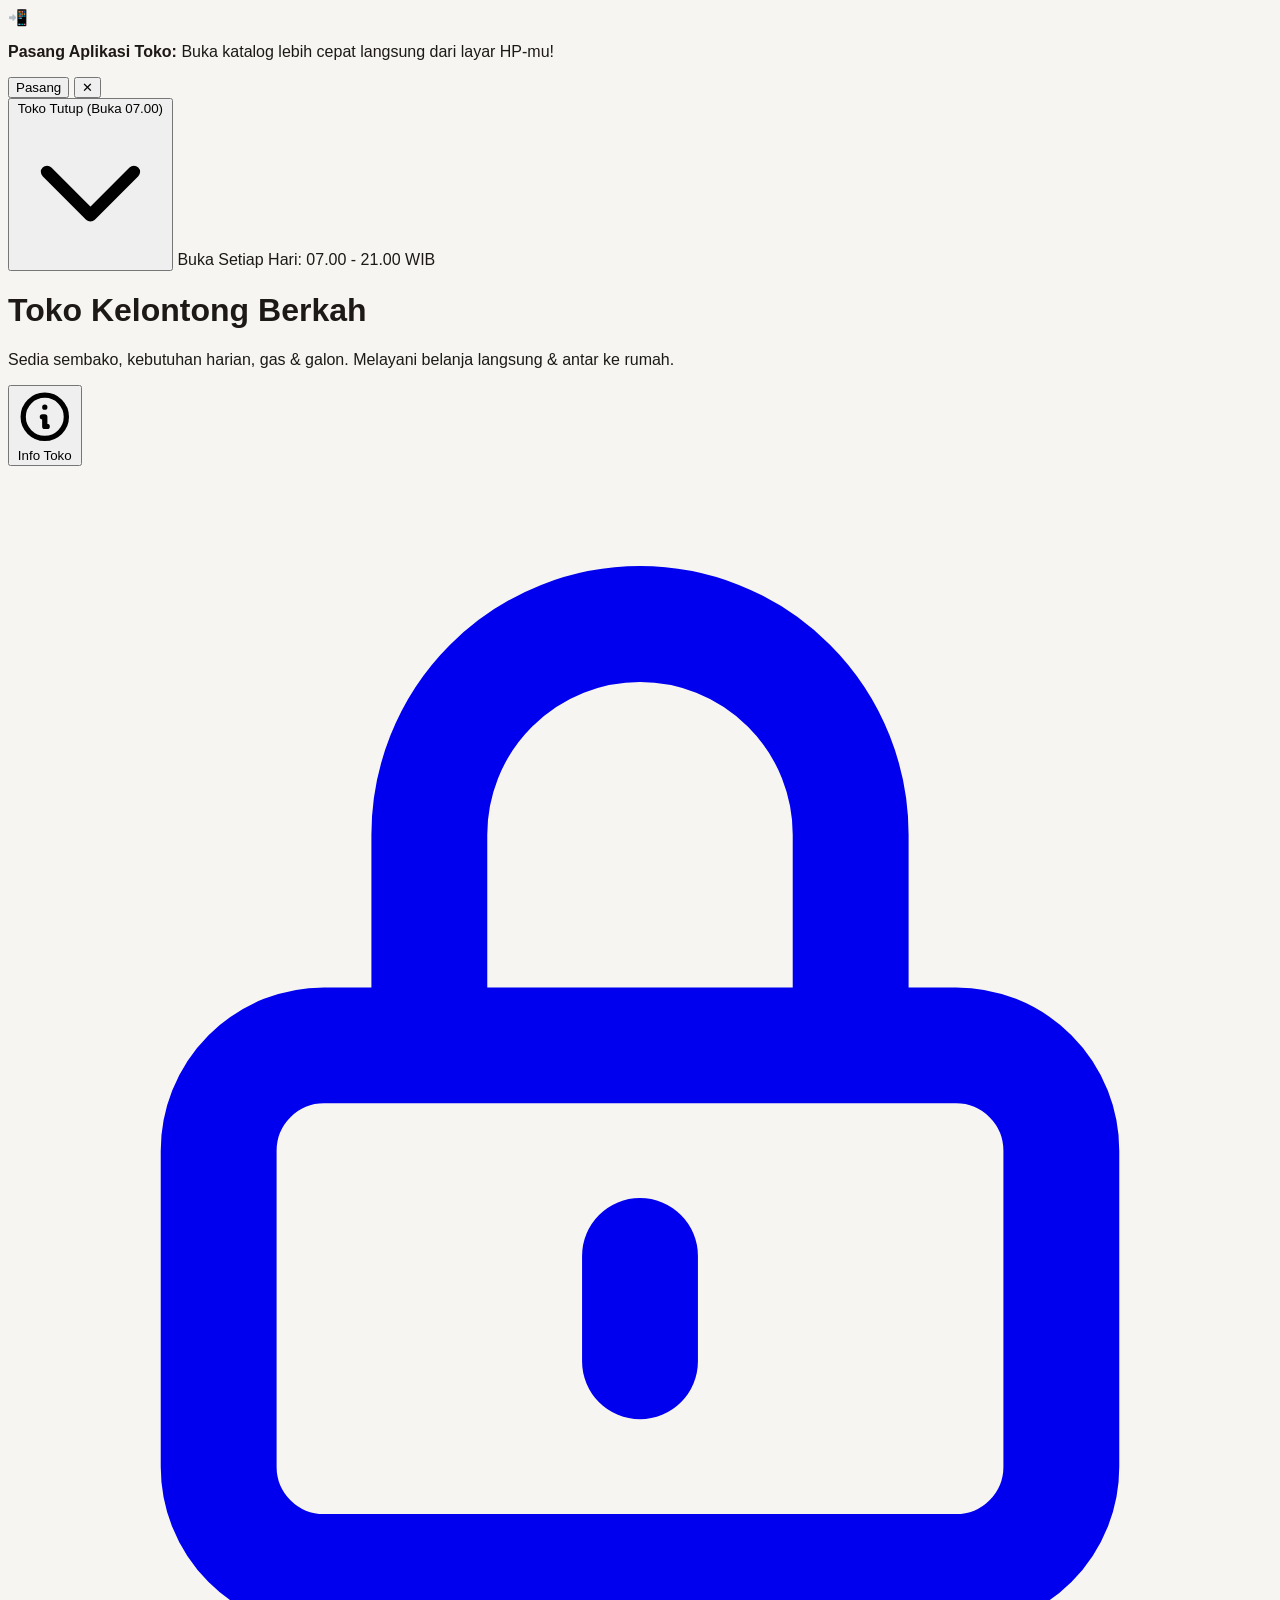
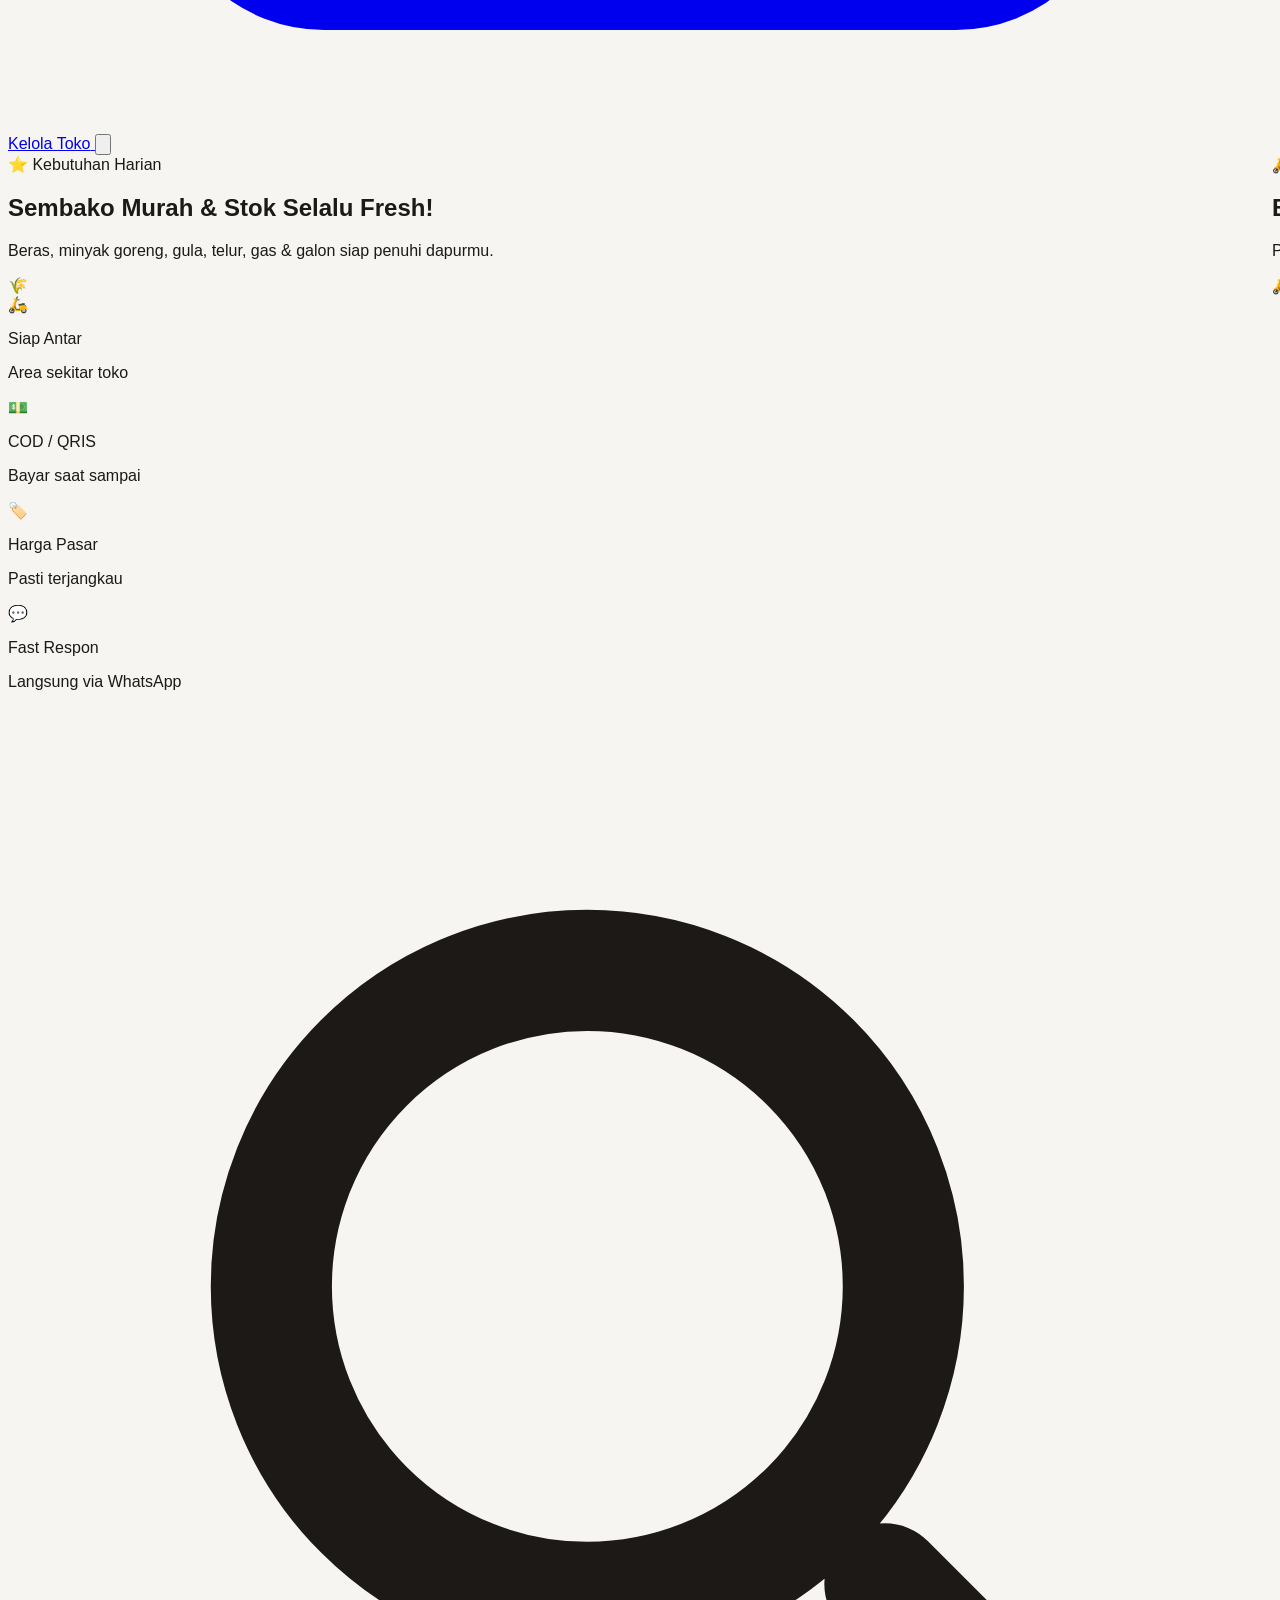
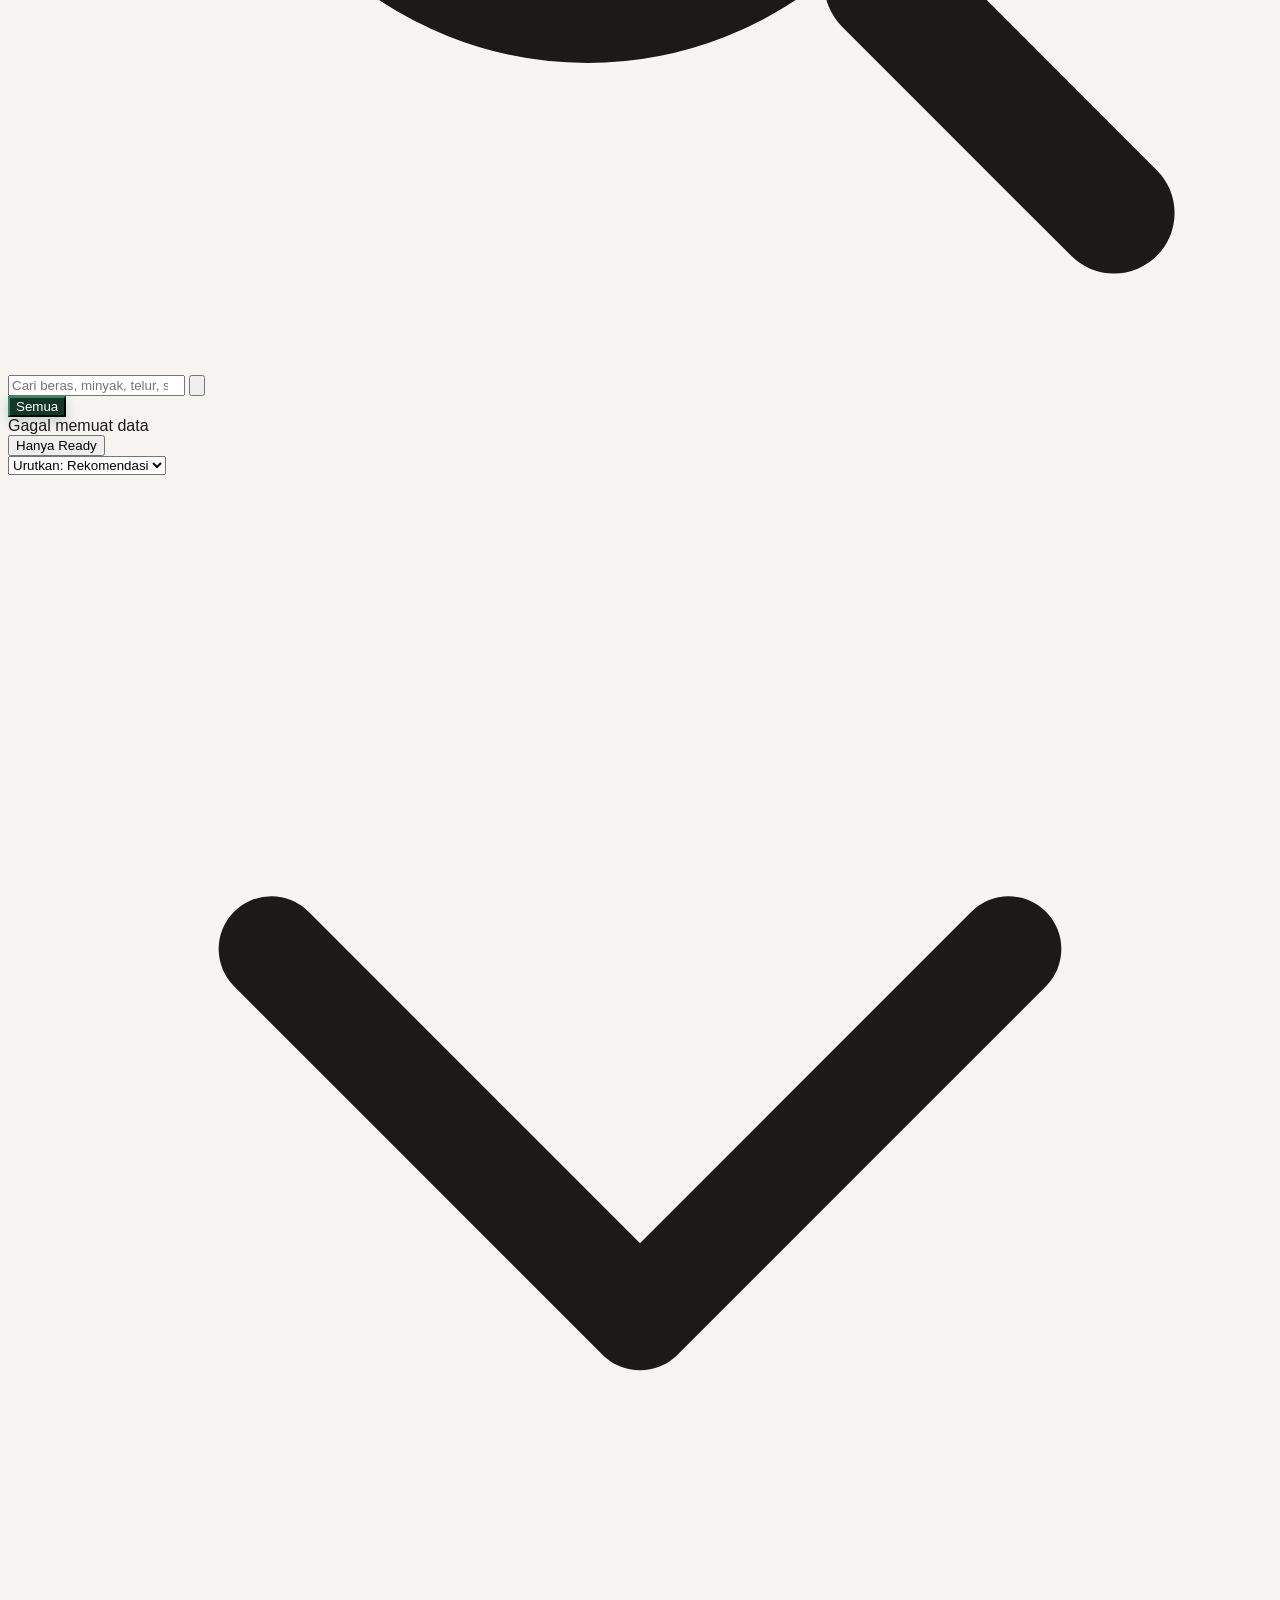
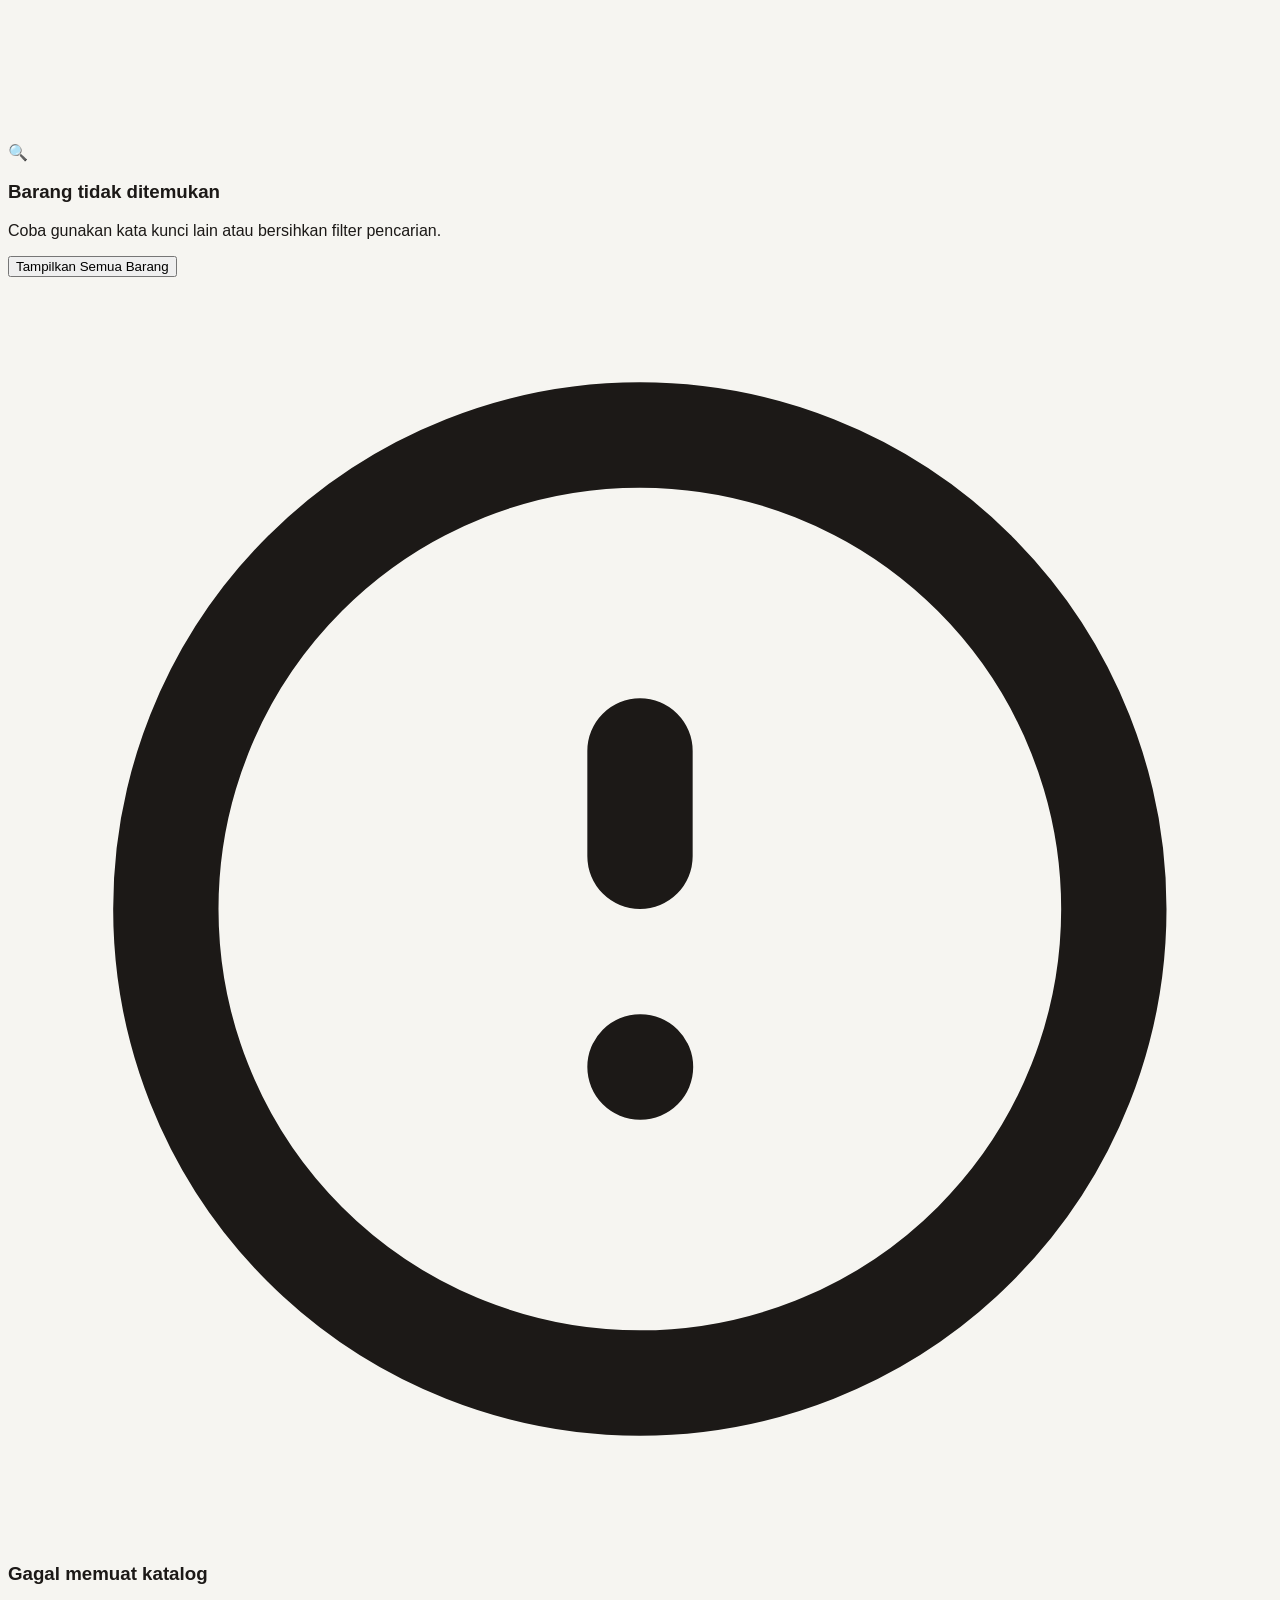
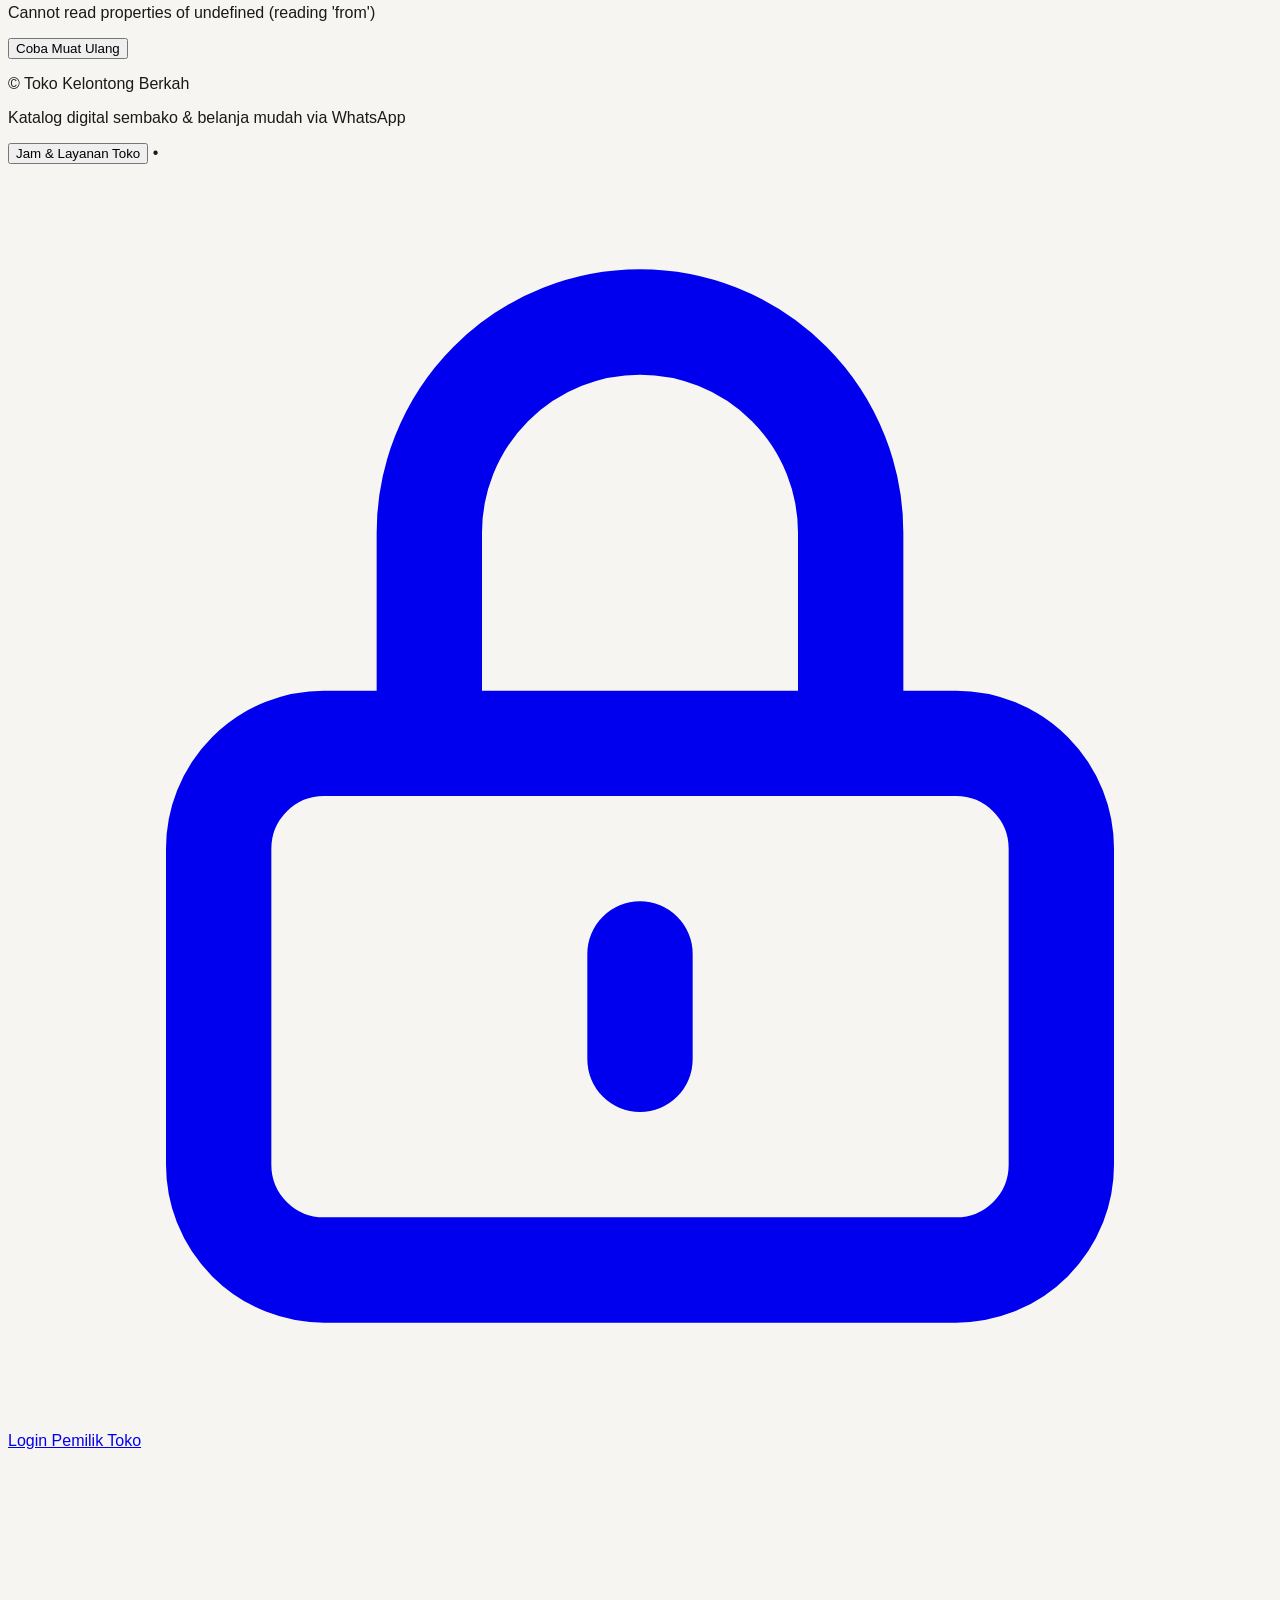
==== commit 0596fe1e: "feat(pwa): tambahkan fitur install PWA aplikasi HP, status buka otomatis, dan opsi kembalian COD" ====
--- a/index.html
+++ b/index.html
@@ -6,6 +6,14 @@
   <meta name="theme-color" content="#143628" />
   <title>Katalog Toko Kelontong — Belanja Mudah via WhatsApp</title>
 
+  <!-- PWA & Mobile Web App Meta -->
+  <link rel="manifest" href="manifest.json" />
+  <meta name="mobile-web-app-capable" content="yes" />
+  <meta name="apple-mobile-web-app-capable" content="yes" />
+  <meta name="apple-mobile-web-app-status-bar-style" content="black-translucent" />
+  <meta name="apple-mobile-web-app-title" content="Kelontong" />
+  <link rel="apple-touch-icon" href="icons/icon-192.png" />
+
   <!-- Font Modern Plus Jakarta Sans -->
   <link rel="preconnect" href="https://fonts.googleapis.com" />
   <link rel="preconnect" href="https://fonts.gstatic.com" crossorigin />
@@ -18,6 +26,24 @@
   <link rel="stylesheet" href="css/style.css" />
 </head>
 <body class="min-h-screen bg-[#f8faf7] text-stone-900 pb-32 selection:bg-emerald-200 selection:text-emerald-950">
+
+  <!-- PWA INSTALL BANNER (Muncul di Android / PC jika belum dipasang) -->
+  <aside id="pwa-install-banner" class="hidden bg-[#102a1f] text-white px-4 py-2.5 border-b border-emerald-900/60 text-xs">
+    <div class="max-w-5xl mx-auto flex items-center justify-between gap-3">
+      <div class="flex items-center gap-2 min-w-0">
+        <span class="text-lg shrink-0">📲</span>
+        <p class="truncate"><strong class="font-bold text-amber-300">Pasang Aplikasi Toko:</strong> Buka katalog lebih cepat langsung dari layar HP-mu!</p>
+      </div>
+      <div class="flex items-center gap-2 shrink-0">
+        <button id="btn-pwa-install" type="button" class="tactile px-3 py-1 rounded-xl bg-amber-400 hover:bg-amber-300 text-stone-900 font-extrabold text-xs shadow-xs">
+          Pasang
+        </button>
+        <button id="btn-pwa-dismiss" type="button" class="p-1 text-emerald-300 hover:text-white" aria-label="Tutup">
+          ✕
+        </button>
+      </div>
+    </div>
+  </aside>
 
   <!-- TOP HEADER -->
   <header class="bg-[#143628] text-white pt-4 pb-5 px-4 rounded-b-[28px] shadow-lg sticky top-0 z-40">
@@ -509,6 +535,22 @@
             </div>
           </div>
 
+          <!-- Pilihan Uang Kembalian (Khusus Tunai / COD) -->
+          <div id="wrapper-kembalian">
+            <label class="block text-xs font-bold text-stone-700 mb-1.5">Pecahan Uang yang Disiapkan (Kembalian)</label>
+            <div class="flex flex-wrap gap-1.5">
+              <button type="button" data-cash="Uang Pas" class="cash-chip tactile px-2.5 py-1 rounded-xl text-xs font-bold bg-emerald-700 text-white border border-emerald-800">
+                Uang Pas
+              </button>
+              <button type="button" data-cash="Pecahan Rp 50.000" class="cash-chip tactile px-2.5 py-1 rounded-xl text-xs font-semibold bg-stone-100 text-stone-700 border border-stone-200">
+                Rp 50.000
+              </button>
+              <button type="button" data-cash="Pecahan Rp 100.000" class="cash-chip tactile px-2.5 py-1 rounded-xl text-xs font-semibold bg-stone-100 text-stone-700 border border-stone-200">
+                Rp 100.000
+              </button>
+            </div>
+          </div>
+
           <!-- Catatan Tambahan -->
           <div>
             <label for="cart-order-note" class="block text-xs font-bold text-stone-700 mb-1">
@@ -712,5 +754,16 @@
   <script src="js/config.js"></script>
   <script src="js/utils.js"></script>
   <script src="js/katalog.js"></script>
+
+  <!-- PWA Service Worker Registration -->
+  <script>
+    if ('serviceWorker' in navigator) {
+      window.addEventListener('load', () => {
+        navigator.serviceWorker.register('./sw.js').catch(err => {
+          console.warn('SW registration failed:', err);
+        });
+      });
+    }
+  </script>
 </body>
 </html>
